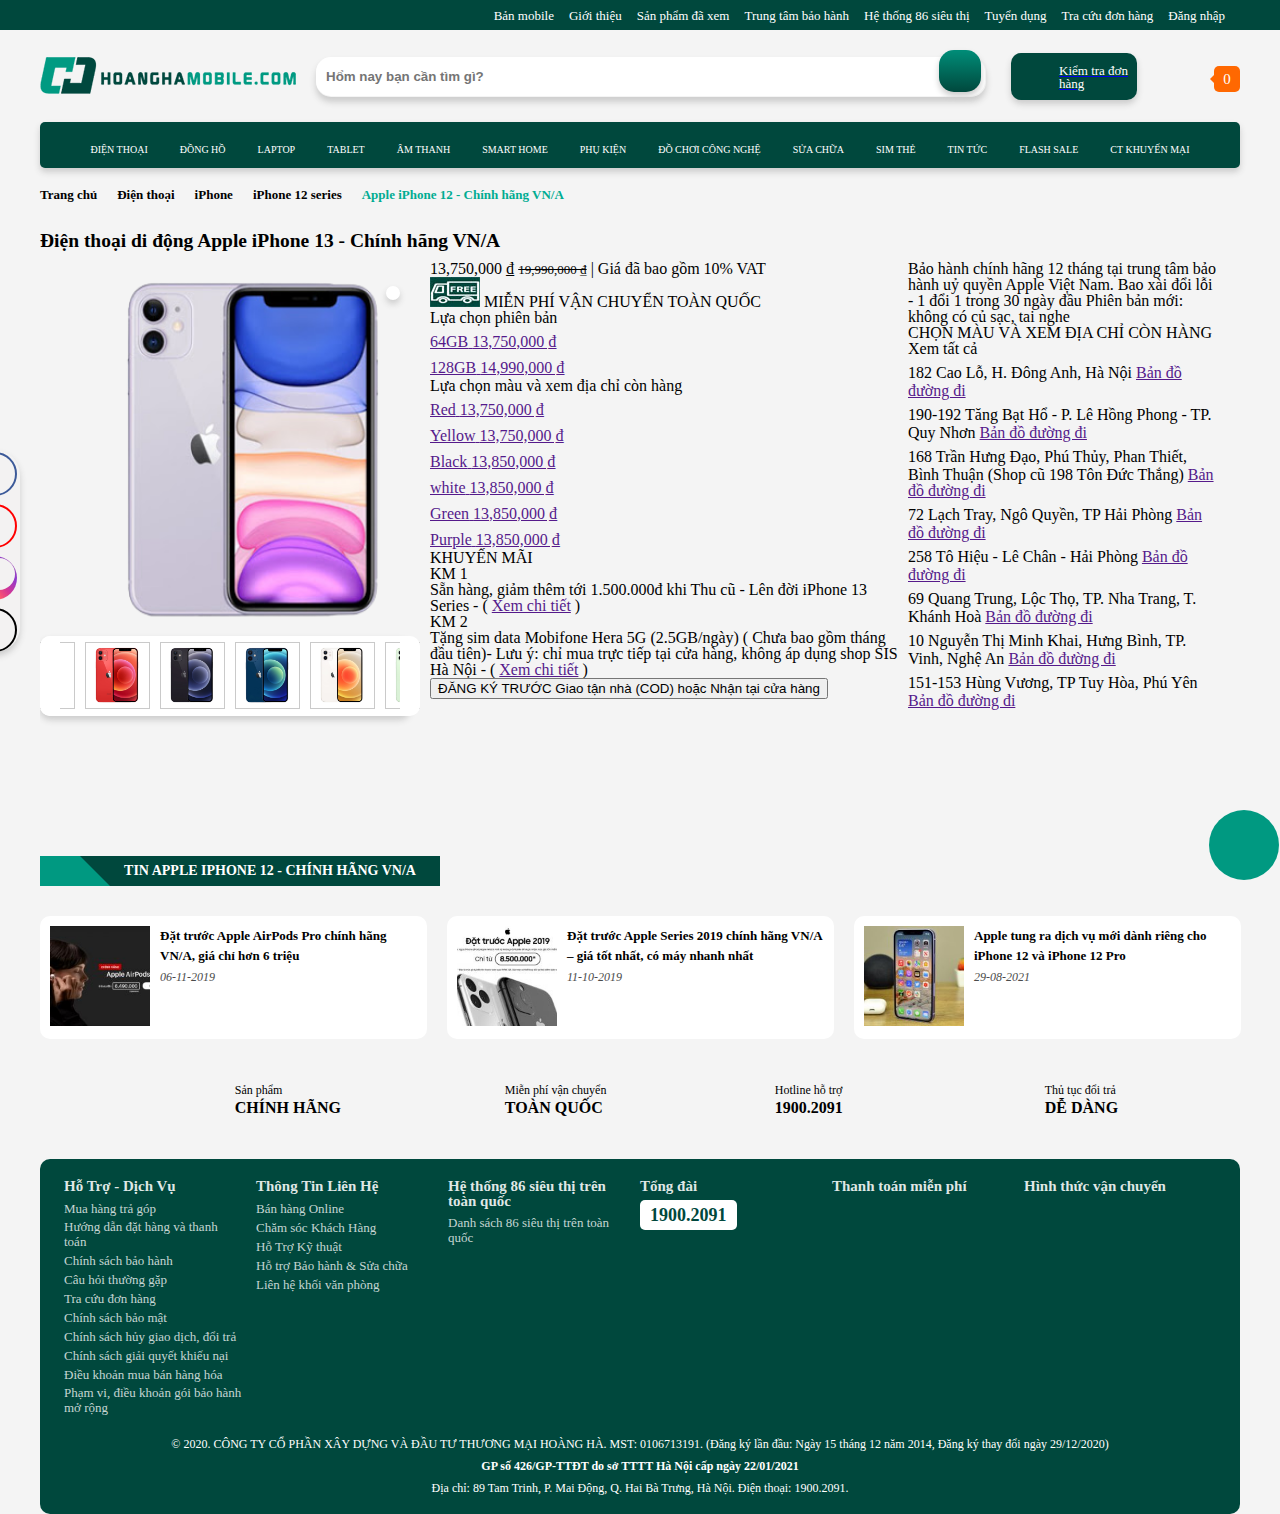
==== html/chitietsp.html @ 67e98685 "upload" ====
<!DOCTYPE html>
<html lang="en">
<head>
    <meta charset="UTF-8">
    <meta http-equiv="X-UA-Compatible" content="IE=edge">
    <meta name="viewport" content="width=device-width, initial-scale=1.0">
    <link rel="stylesheet" href="https://pro.fontawesome.com/releases/v5.10.0/css/all.css" integrity="sha384-AYmEC3Yw5cVb3ZcuHtOA93w35dYTsvhLPVnYs9eStHfGJvOvKxVfELGroGkvsg+p" crossorigin="anonymous"/>
    <link rel="stylesheet" href="../css/reset.css">
    <link rel="stylesheet" href="../css/app.css">
    <title>web</title>
</head>
<body>

        <!-- menu head -->

        <section id="menu-head">
            <div class="wrap-menu-head">
                <div class="menu-right">
                    <ul>
                        <li>
                            <a href="">Bản mobile</a>
                        </li>
                        <li>
                            <a href="">Giới thiệu</a>
                        </li>
                        <li>
                            <a href="">Sản phẩm đã xem</a>
                        </li>
                        <li>
                            <a href="">Trung tâm bảo hành</a>
                        </li>
                        <li>
                            <a href="">Hệ thống 86 siêu thị</a>
                        </li>
                        <li>
                            <a href="">Tuyển dụng</a>
                        </li>
                        <li>
                            <a href="">Tra cứu đơn hàng</a>
                        </li>
                        <li>
                            <a href="">Đăng nhập</a>
                        </li>
                    </ul>
                </div>
            </div>
        </section>

        <!-- logo -->

        <section id="container"> 
            <div class="logo">
                <a href="#">
                    <img src="../images/logo-text.png" alt="HoangHamobile">
                </a>
            </div>
            <div class="search-box">
                <form action="">
                    <div class="border">
                        <input type="text" placeholder="Hổm nay bạn cần tìm gì?" id="input-search">
                        <button type="submit" class="search">
                            <span><i class="fal fa-search"></i></span>
                        </button>
                    </div>
                </form>
            </div>
            <div class="order-tools">
                <div class="item checkorder">
                    <a href="#" class="btncheckorder">
                        <span class="icon">
                            <i class="fal fa-truck"></i>
                        </span>
                        <span class="text">Kiểm tra đơn hàng</span>
                    </a>
                </div>
                <div class="item cart">
                    <a href="" >
                        <i class="fal fa-shopping-cart icon-cart"></i>
                        <span id="cart-total">0</span>
                    </a>
                </div>
            </div>
        </section>

        <!-- menu main -->

        <section class="container">
            <ul class="root">
                <li>
                    <a href="">
                        <i class="fal fa-mobile-alt"></i>
                        <span>ĐIỆN THOẠI</span>
                    </a>
                    <div class="sub-container">
                        <div class="sub">
                            <div class="menu g1">
                                <h4>
                                    <a href="" style="font-size: 15px;font-weight: bold;color: black;">HÃNG SẢN XUẤT</a>
                                </h4>
                                <ul class="display-column">
                                    <li>
                                        <a href="">iPhone</a>
                                    </li>
                                    <li>
                                        <a href="">XOR</a>
                                    </li>
                                    <li>
                                        <a href="">Samsung</a>
                                    </li>
                                    <li>
                                        <a href="">Xiaomi</a>
                                    </li>
                                    <li>
                                        <a href="">Realme</a>
                                    </li>
                                    <li>
                                        <a href="">Nokia</a>
                                    </li>
                                    <li>
                                        <a href="">Oppo</a>
                                    </li>
                                    <li>
                                        <a href="">Blackberry</a>
                                    </li>
                                    <li>
                                        <a href="">Vivo</a>
                                    </li>
                                    <li>
                                        <a href="">Energizer</a>
                                    </li>
                                    <li>
                                        <a href="">Masstel</a>
                                    </li>
                                    <li>
                                        <a href="">Philips</a>
                                    </li>
                                    <li>
                                        <a href="">Itel</a>
                                    </li>
                                    <li>
                                        <a href="">BPhone</a>
                                    </li>
                                    <li>
                                        <a href="">TECNO</a>
                                    </li>
                                </ul>
                                <h4>
                                    <a href="" style="font-size: 15px;font-weight: bold;color: black;">ĐIỆN THOẠI CAO CẤP</a>
                                </h4>
                            </div>
                            <div class="menu g2">
                                <h4>
                                    <a href="" style="font-size: 15px;font-weight: bold;color: black;">MỨC GIÁ</a>
                                </h4>
                                <ul class="display-column">
                                    <li>
                                        <a href="">Trên 100 triệu</a>
                                    </li>
                                    <li>
                                        <a href="">Dưới 1 triệu</a>
                                    </li>
                                    <li>
                                        <a href="">Từ 2 đến 3 triệu</a>
                                    </li>
                                    <li>
                                        <a href="">Từ 3 đến 4 triệu</a>
                                    </li>
                                    <li>
                                        <a href="">Từ 6 đến 8 triệu</a>
                                    </li>
                                    <li>
                                        <a href="">Từ 15 đến 20 triệu</a>
                                    </li>
                                    <li>
                                        <a href="">Từ 20 đến 100 triệu</a>
                                    </li>
                            </div>
                            <div class="menu g3">
                                <h4>
                                    <a href="" style="font-size: 15px;font-weight: bold;color: black;">QUAN TÂM NHẤT</a>
                                </h4>
                                <ul class="display-column">
                                    <li>
                                        <a href="">Hôm nay</a>
                                    </li>
                                    <li>
                                        <a href="">Tuần này</a>
                                    </li>
                                    <li>
                                        <a href="">Tháng này</a>
                                    </li>
                                    <li>
                                        <a href="">Năm này</a>
                                    </li>
                            </div>
                        </div>
                    </div>
                </li>
                <li>
                    <a href="">
                        <i class="fal fa-watch"></i>
                        <span>ĐỒNG HỒ</span>
                    </a>
                    <div class="sub-container">
                        <div class="sub">
                            <div class="menu g1">
                                <h4>
                                    <a href="" style="font-size: 15px;font-weight: bold;color: black;">ĐỒNG HỒ</a>
                                </h4>
                                <ul class="display-column format-1">
                                    <li>
                                        <a href="">Apple watch</a>
                                    </li>
                                    <li>
                                        <a href="">Samsung</a>
                                    </li>
                                    <li>
                                        <a href="">Xiaomi</a>
                                    </li>
                                    <li>
                                        <a href="">Garmin</a>
                                    </li>
                                    <li>
                                        <a href="">Tic Watch</a>
                                    </li>
                                    <li>
                                        <a href="">Amazfit</a>
                                    </li>
                                    <li>
                                        <a href="">Đồng hồ trẻ em</a>
                                    </li>
                                    <li>
                                        <a href="">Huawei</a>
                                    </li>
                                    <li>
                                        <a href="">Masstel</a>
                                    </li>
                                    <li>
                                        <a href="">Oppo</a>
                                    </li>
                                    <li>
                                        <a href="">Realme</a>
                                    </li>
                                    <li>
                                        <a href="">Top vòng đeo tay</a>
                                    </li>
                                    <li>
                                        <a href="">Fitbit</a>
                                    </li>
                                </ul>
                            </div>
                            
                        </div>
                    </div>
                </li>
                <li>
                    <a href="">
                        <i class="fal fa-laptop"></i>
                        <span>LAPTOP</span>
                    </a>
                    <div class="sub-container">
                        <div class="sub">
                            <div class="menu g2">
                                <h4>
                                    <a href="" style="font-size: 15px;font-weight: bold;color: black;">MACBOOK</a>
                                </h4>
                                <h4>
                                    <a href="" style="font-size: 15px;font-weight: bold;color: black;">ASUS</a>
                                </h4>
                                <h4>
                                    <a href="" style="font-size: 15px;font-weight: bold;color: black;">DELL</a>
                                </h4>
                                <h4>
                                    <a href="" style="font-size: 15px;font-weight: bold;color: black;">HP</a>
                                </h4>
                                <h4>
                                    <a href="" style="font-size: 15px;font-weight: bold;color: black;">IMAC 2021</a>
                                </h4>
                                <h4>
                                    <a href="" style="font-size: 15px;font-weight: bold;color: black;">LENOVO</a>
                                </h4>
                                <h4>
                                    <a href="" style="font-size: 15px;font-weight: bold;color: black;">MICROSOFT</a>
                                </h4>
                            </div>
                        </div>
                    </div>
                </li>
                <li>
                    <a href="">
                        <i class="fal fa-tablet-alt"></i>
                        <span>TABLET</span>
                    </a>
                    <div class="sub-container">
                        <div class="sub">
                            <div class="menu g2">
                                <h4>
                                    <a href="" style="font-size: 15px;font-weight: bold;color: black;">LENOVO</a>
                                </h4>
                                <h4>
                                    <a href="" style="font-size: 15px;font-weight: bold;color: black;">MICROSOFT</a>
                                </h4>
                                <h4>
                                    <a href="" style="font-size: 15px;font-weight: bold;color: black;">NOKIA</a>
                                </h4>
                                <h4>
                                    <a href="" style="font-size: 15px;font-weight: bold;color: black;">IPAD</a>
                                </h4>
                                <h4>
                                    <a href="" style="font-size: 15px;font-weight: bold;color: black;">SAMSUNG</a>
                                </h4>
                                <h4>
                                    <a href="" style="font-size: 15px;font-weight: bold;color: black;">XIAOMI</a>
                                </h4>
                                <h4>
                                    <a href="" style="font-size: 15px;font-weight: bold;color: black;">HUAWEI</a>
                                </h4>
                            </div>
                            
                            
                        </div>
                    </div>
                </li>
                <li>
                    <a href="">
                        <i class="fal fa-headphones"></i>
                        <span>ÂM THANH</span>
                    </a>
                    <div class="sub-container">
                        <div class="sub">
                            <div class="menu g1">
                                <h4>
                                    <a href="" style="font-size: 15px;font-weight: bold;color: black;">LOA</a>
                                </h4>
                                <ul class="display-column">
                                    <li>
                                        <a href="">Energizer</a>
                                    </li>
                                    <li>
                                        <a href="">Huawei</a>
                                    </li>
                                    <li>
                                        <a href="">LG</a>
                                    </li>
                                    <li>
                                        <a href="">Marshall</a>
                                    </li>
                                    <li>
                                        <a href="">SoundPEATS</a>
                                    </li>
                                    <li>
                                        <a href="">Tekin</a>
                                    </li>
                                    <li>
                                        <a href="">JBL</a>
                                    </li>
                                    <li>
                                        <a href="">Harman Kardon</a>
                                    </li>
                                    <li>
                                        <a href="">Sony</a>
                                    </li>
                                    <li>
                                        <a href="">Samsung</a>
                                    </li>
                                    <li>
                                        <a href="">Apple</a>
                                    </li>
                                    <li>
                                        <a href="">Divoom</a>
                                    </li>
                                    <li>
                                        <a href="">Anker</a>
                                    </li>
                                </ul>
                            </div>
                            <div class="menu g2">
                                <h4>
                                    <a href="" style="font-size: 15px;font-weight: bold;color: black;">TAI NGHE</a>
                                </h4>
                                <ul class="display-column">
                                    <li>
                                        <a href="">Sony</a>
                                    </li>
                                    <li>
                                        <a href="">JBL</a>
                                    </li>
                                    <li>
                                        <a href="">SoundPEATS</a>
                                    </li>
                                    <li>
                                        <a href="">AKG</a>
                                    </li>
                                    <li>
                                        <a href="">Apple AirPods</a>
                                    </li>
                                    <li>
                                        <a href="">Beats</a>
                                    </li>
                                    <li>
                                        <a href="">Energizer</a>
                                    </li>
                                    <li>
                                        <a href="">Huawei</a>
                                    </li>
                                    <li>
                                        <a href="">iWalk</a>
                                    </li>
                                    <li>
                                        <a href="">LG</a>
                                    </li>
                                    <li>
                                        <a href="">Motorola</a>
                                    </li>
                                    <li>
                                        <a href="">Nokia</a>
                                    </li>
                                    <li>
                                        <a href="">OPPO</a>
                                    </li>
                                    <li>
                                        <a href="">PHILIPS</a>
                                    </li>
                                    <li>
                                        <a href="">Pioneer</a>
                                    </li>
                                    <li>
                                        <a href="">Pisen</a>
                                    </li>
                                    <li>
                                        <a href="">Plantronics</a>
                                    </li>
                                    <li>
                                        <a href="">realme</a>
                                    </li>
                                    <li>
                                        <a href="">Samsung</a>
                                    </li>
                                    <li>
                                        <a href="">Sennheiser</a>
                                    </li>
                                    <li>
                                        <a href="">Xiaomi</a>
                                    </li>
                            </div>
                        </div>
                    </div>
                </li>
                <li>
                    <a href="">
                        <i class="fal fa-home-alt"></i>
                        <span>SMART HOME</span>
                    </a>
                    <div class="sub-container">
                        <div class="sub">
                            <div class="menu g1">
                                <h4>
                                    <a href="" style="font-size: 15px;font-weight: bold;color: black;">GIA DỤNG THÔNG MINH</a>
                                </h4>
                                <ul class="display-column format-2">
                                    <li>
                                        <a href="">Máy lọc không khí</a>
                                    </li>
                                    <li>
                                        <a href="">Robot hút bụi</a>
                                    </li>
                                    <li>
                                        <a href="">Phụ kiện gia dụng</a>
                                    </li>
                                    <li>
                                        <a href="">FPT Play box</a>
                                    </li>
                                    <li>
                                        <a href="">Cân thông minh</a>
                                    </li>
                                    <li>
                                        <a href="">Ổ Cắm điện</a>
                                    </li>
                                    <li>
                                        <a href="">Thiết bị định vị </a>
                                    </li>
                                    <li>
                                        <a href="">Camera an ninh</a>
                                    </li>
                                </ul>
                            </div>
                            
                        </div>
                    </div>
                </li>
                <li>
                    <a href="">
                        <i class="fal fa-wine-glass-alt"></i>
                        <span>PHỤ KIỆN</span>
                    </a>
                    <div class="sub-container">
                        <div class="sub">
                            <div class="menu g2">
                                <h4>
                                    <a href="" style="font-size: 15px;font-weight: bold;color: black;">XẢ TỒN PHỤ KIỆN - GIÁ SỐC</a>
                                </h4>
                                <h4>
                                    <a href="" style="font-size: 15px;font-weight: bold;color: black;">PHỤ KIỆN APPLE</a>
                                </h4>
                                <h4>
                                    <a href="" style="font-size: 15px;font-weight: bold;color: black;">PHỤ KIỆN MÁY TÍNH</a>
                                </h4>
                                <h4>
                                    <a href="" style="font-size: 15px;font-weight: bold;color: black;">SẠC DỰ PHÒNG</a>
                                </h4>
                                <h4>
                                    <a href="" style="font-size: 15px;font-weight: bold;color: black;">CỦ SẠC, DÂY CÁP</a>
                                </h4>
                            </div>
                        </div>
                    </div>
                </li>
                <li>
                    <a href="">
                        <i class="fal fa-gamepad"></i>
                        <span>ĐỒ CHƠI CÔNG NGHỆ</span>
                    </a>
                    <div class="sub-container">
                        <div class="sub">
                            <div class="menu g1">
                                <h4>
                                    <a href="" style="font-size: 15px;font-weight: bold;color: black;">ĐỒ CHƠI CÔNG NGHỆ</a>
                                </h4>
                                <ul class="display-column format-2">
                                    <li>
                                        <a href="">Quạt để bàn</a>
                                    </li>
                                    <li>
                                        <a href="">Dây đo nhịp tim</a>
                                    </li>
                                    <li>
                                        <a href="">Tay cầm chống rung</a>
                                    </li>
                                    <li>
                                        <a href="">Camera hành trình</a>
                                    </li>
                                </ul>
                            </div>
                            
                        </div>
                    </div>
                </li>
                <li>
                    <a href="">
                        <i class="fal fa-tools"></i>
                        <span>SỬA CHỮA</span>
                    </a>
                    <div class="sub-container">
                        <div class="sub">
                            <div class="menu g1">
                                <h4>
                                    <a href="" style="font-size: 15px;font-weight: bold;color: black;">ANDROID</a>
                                </h4>
                                <ul class="display-column">
                                    <li>
                                        <a href="">Pin</a>
                                    </li>
                                    <li>
                                        <a href="">Camera</a>
                                    </li>
                                    <li>
                                        <a href="">Màn hình</a>
                                    </li>
                                    <li>
                                        <a href="">Lỗi trên main</a>
                                    </li>
                                    <li>
                                        <a href="">Vỏ và mặt lưng</a>
                                    </li>
                                </ul>
                            </div>
                            <div class="menu g2">
                                <h4>
                                    <a href="" style="font-size: 15px;font-weight: bold;color: black;">APPLE IPHONE</a>
                                </h4>
                                <ul class="display-column format-3">
                                    <li>
                                        <a href="">Vỏ kính</a>
                                    </li>
                                    <li>
                                        <a href="">Camera</a>
                                    </li>
                                    <li>
                                        <a href="">Các loại cáp</a>
                                    </li>
                                    <li>
                                        <a href="">Lỗi trên main</a>
                                    </li>
                            </div>
                            <div class="menu g3">
                                <h4>
                                    <a href="" style="font-size: 15px;font-weight: bold;color: black;">APPLE IPAD</a>
                                </h4>
                                <ul class="display-column">
                                    <li>
                                        <a href="">Pin</a>
                                    </li>
                                    <li>
                                        <a href="">Cảm ứng</a>
                                    </li>
                                    <li>
                                        <a href="">Màn hình</a>
                                    </li>
                            </div>
                        </div>
                    </div>
                </li>
                <li>
                    <a href="">
                        <i class="fal fa-sim-card"></i>
                        <span>SIM THẺ</span>
                    </a>
                    <div class="sub-container">
                        <div class="sub">
                            <div class="menu g2">
                                <h4>
                                    <a href="" style="font-size: 15px;font-weight: bold;color: black;">SẢN PHẨM HOT</a>
                                </h4>
                                
                            </div>
                        </div>
                    </div>
                </li>
                <li>
                    <a href="">
                        <i class="fal fa-newspaper"></i>
                        <span>TIN TỨC</span>
                    </a>
                </li>
                <li>
                    <a href="">
                        <i class="fas fa-bolt"></i>
                        <span>FLASH SALE</span>
                    </a>
                    <div class="sub-container">
                        <div class="sub">
                            <div class="menu g1">
                                <h4>
                                    <a href="" style="font-size: 15px;font-weight: bold;color: black;">ƯU ĐÃI HOT</a>
                                </h4>
                                <ul class="display-column format-2">
                                    <li>
                                        <a href="">Khuyến mại Apple</a>
                                    </li>
                                    <li>
                                        <a href="">Khuyến mại cuối tuần</a>
                                    </li>
                                    <li>
                                        <a href="">Khuyến mại đồng hồ</a>
                                    </li>
                                    <li>
                                        <a href="">Khuyến mãi JBL</a>
                                    </li>
                                    <li>
                                        <a href="">Khuyến mại Laptop</a>
                                    </li>
                                    <li>
                                        <a href="">Khuyến mại LG</a>
                                    </li>
                                    <li>
                                        <a href="">Khuyến mại Sony</a>
                                    </li>
                                    <li>
                                        <a href="">Lễ hội mua sắm Xiaomi</a>
                                    </li>
                                    <li>
                                        <a href="">Sản phẩm độc quyền</a>
                                    </li>
                                    <li>
                                        <a href="">Top 5 tai nghe Bluetooth</a>
                                    </li>
                                    <li>
                                        <a href="">Khuyến mại Samsung</a>
                                    </li>
                                    
                                </ul>
                            </div>
                            
                        </div>
                    </div>
                </li>
                <li>
                    <a href="">
                        <i class="fas fa-gift"></i>
                        <span>CT KHUYẾN MẠI</span>
                    </a>
                </li>
            </ul>
        </section>


        <!-- link back-->

        <section class="mg-auto"> 
            <div class="wrap-ol">
            <ol>
                <li>
                    <a href="../index.html">
                        <span>
                            <i class="fal fa-home-alt"></i>
                        </span>
                        <span>Trang chủ</span>
                    </a>
                </li>
                <li>
                    <span class="icon-next">
                        <i class="fal fa-chevron-right"></i>
                    </span>
                    <a href="">
                        
                        <span>Điện thoại</span>
                    </a>
                </li>
                <li>
                    <span class="icon-next">
                        <i class="fal fa-chevron-right"></i>
                    </span>
                    <a href="">
                        
                        <span>iPhone</span>
                    </a>
                </li>
                <li>
                    <span class="icon-next">
                        <i class="fal fa-chevron-right"></i>
                    </span>
                    <a href="">
                        
                        <span>iPhone 12 series</span>
                    </a>
                </li>
                <li>
                    <span class="icon-next">
                        <i class="fal fa-chevron-right"></i>
                    </span>
                    <a href="" class="sp">
                        
                        <span>Apple iPhone 12 - Chính hãng VN/A</span>
                    </a>
                </li>
            </ol>
        </div>
        </section>

        <!-- detail product -->
        
        <section class="mg-auto">
            <div class="top-product">
                <h2>Điện thoại di động Apple iPhone 13 - Chính hãng VN/A</h2>
            </div>


            <!-- main detail -->

            <div class="wrap-detail-products">

                <!-- image detail -->

                <div class="image-product">
                    <div class="image-product-big">
                        <div class="item-img">
                            <a href="">
                                <img src="../images/iphone-11-64gb.png" alt="">
                            </a>
                        </div>
                        <div class="item-img">
                            <a href="">
                                <img src="../images/apple-iphone-12-mini.png" alt="">
                            </a>
                        </div>
                        <div class="item-img">
                            <a href="">
                                <img src="../images/apple-iphone-12-mini-2.png" alt="">
                            </a>
                        </div>
                        <div class="item-img">
                            <a href="">
                                <img src="../images/apple-iphone-12-mini-3.png" alt="">
                            </a>
                        </div>
                        <div class="item-img">
                            <a href="">
                                <img src="../images/apple-iphone-12-mini-4.png" alt="">
                            </a>
                        </div>
                        <div class="item-img">
                            <a href="">
                                <img src="../images/apple-iphone-12-mini-5.png" alt="">
                            </a>
                        </div>
                    </div>
                    <div class="image-product-small">
                        <div class="pd-white">
                        <div class="mg-image">
                            <div class="image-bd">
                                <img src="../images/iphone-11-64gb.png" alt="" class="i">
                            </div>
                            
                            <div class="image-bd">
                                <img src="../images/apple-iphone-12-mini.png" alt="" class="i">

                            </div>
                            <div class="image-bd">
                                <img src="../images/apple-iphone-12-mini-2.png" alt="" class="i">

                            </div>
                            <div class="image-bd">
                                <img src="../images/apple-iphone-12-mini-3.png" alt="" class="i">

                            </div>
                            <div class="image-bd">
                                <img src="../images/apple-iphone-12-mini-4.png" alt="" class="i">

                            </div>
                            <div class="image-bd">
                                <img src="../images/apple-iphone-12-mini-5.png" alt="" class="i">

                            </div>
                            
                        </div>
                        </div>
                    </div>
                    <div class="favorite-pro">
                        <span>
                            <i class="fal fa-heart"></i>
                            <i class="fas fa-heart hidden"></i>
                        </span>
                    </div>
                </div>

                <!-- center detail -->

                <div class="detail-center">
                    <div class="price-detail">
                        <strong>13,750,000 ₫</strong>
                        <strike>19,990,000 ₫</strike>
                        <i> | Giá đã bao gồm 10% VAT</i>
                    </div>
                    <p class="freeship">
                        <img src="../images/freeship1.jpg" alt="" >
                        <span>
                            MIỄN PHÍ VẬN CHUYỂN TOÀN QUỐC
                        </span>
                    </p>
                    <div class="product-option version">
                        <strong class="label">
                            Lựa chọn phiên bản
                        </strong>
                        <div id="version-option" class="option">
                            <div class="item">
                                 <a href="">
                                <span>
                                    <i class="fas fa-check"></i>
                                    <label for="">
                                        <strong>64GB</strong>
                                    </label>
                                </span>
                                <strong>13,750,000 ₫</strong>

                            </a>
                            </div>
                            <div class="item">
                                <a href="">
                               <span>
                                   <i class="fas fa-check"></i>
                                   <label for="">
                                       <strong>128GB</strong>
                                   </label>
                               </span>
                               <strong>14,990,000 ₫</strong>

                           </a>
                           </div>
                           
                        </div>
                    </div>
                    <div class="product-option color">
                        <strong class="label">
                            Lựa chọn màu và xem địa chỉ còn hàng
                        </strong>
                        <div id="color-option" class="option">
                            <div class="item">
                                 <a href="">
                                <span>
                                    <i class="fas fa-check"></i>
                                    <label for="">
                                        <strong>Red</strong>
                                    </label>
                                </span>
                                <strong>13,750,000 ₫</strong>

                            </a>
                            </div>
                            <div class="item">
                                <a href="">
                               <span>
                                   <i class="fas fa-check"></i>
                                   <label for="">
                                       <strong>Yellow</strong>
                                   </label>
                               </span>
                               <strong>13,750,000 ₫</strong>

                           </a>
                           </div>
                           <div class="item">
                            <a href="">
                           <span>
                               <i class="fas fa-check"></i>
                               <label for="">
                                   <strong>Black</strong>
                               </label>
                           </span>
                           <strong>13,850,000 ₫</strong>

                       </a>
                       </div>
                            <div class="item">
                            <a href="">
                            <span>
                           <i class="fas fa-check"></i>
                           <label for="">
                               <strong>white</strong>
                           </label>
                       </span>
                       <strong>13,850,000 ₫</strong>

                   </a>
                   </div>
                   <div class="item">
                    <a href="">
                   <span>
                       <i class="fas fa-check"></i>
                       <label for="">
                           <strong>Green</strong>
                       </label>
                   </span>
                   <strong>13,850,000 ₫</strong>

               </a>
               </div>
               <div class="item">
                <a href="">
               <span>
                   <i class="fas fa-check"></i>
                   <label for="">
                       <strong>Purple</strong>
                   </label>
               </span>
               <strong>13,850,000 ₫</strong>

           </a>
           </div>
                           
                        </div>
                    </div>
                    <div class="product-promotion">
                        <strong class="label">
                            KHUYẾN MÃI
                        </strong>
                        <ul>
                            <li>
                                <span class="bag">KM 1</span>
                            </li>
                            <li>
                                Sẵn hàng, giảm thêm tới 1.500.000đ khi Thu cũ - Lên đời iPhone 13 Series - (
                                <a href="">Xem chi tiết</a>
                                )
                            </li>
                            <li>
                                <span class="bag">KM 2</span>
                            </li>
                            <li>
                                Tặng sim data Mobifone Hera 5G (2.5GB/ngày) ( Chưa bao gồm tháng đầu tiên)- Lưu ý: chỉ mua trực tiếp tại cửa hàng, không áp dụng shop SIS Hà Nội - (
                                <a href="">Xem chi tiết</a>
                                )
                            </li>
                        </ul>
                        
                    </div>
                    <div class="product-action">
                        <button class="btn-red" >  
                            <strong>ĐĂNG KÝ TRƯỚC</strong>
                            <span> Giao tận nhà (COD) hoặc Nhận tại cửa hàng</span>
                        </button>
                        <a href="" class="addcart-btn">
                            <span>
                                <i class="fal fa-cart-plus"></i>
                            </span>
                        </a>
                    </div>
                </div>

                <!-- location -->


                <div class="detail-store">
                    <div class="warranty">
                        <h4></h4>
                        <span>
                            <i class="fal fa-shield-check"></i>
                            <strong>Bảo hành chính hãng 12 tháng tại trung tâm bảo hành uỷ quyền Apple Việt Nam. Bao xài đổi lỗi - 1 đổi 1 trong 30 ngày đầu</strong>
                        
                        </span>
                        <span>
                            <i class="fal fa-map-marker-exclamation"></i>
                            <strong>Phiên bản mới: không có củ sạc, tai nghe</strong>
                        </span>
                    </div>
                    <div class="check-stock">
                        <div class="city">
                            <p>CHỌN MÀU VÀ XEM ĐỊA CHỈ CÒN HÀNG</p>
                            <span class="button">
                                <i class="fal fa-map-marker-alt"></i>
                                <label >Xem tất cả</label>
                            </span>
                        </div>
                        <div class="store">
                            <ul>
                                <li>
                                    <i class="fas fa-caret-right"></i>
                                    <span>182 Cao Lỗ, H. Đông Anh, Hà Nội 
                                        <a href="">Bản đồ đường đi</a>
                                    </span>
                                </li>
                                <li>
                                    <i class="fas fa-caret-right"></i>
                                    <span>190-192 Tăng Bạt Hổ - P. Lê Hồng Phong - TP. Quy Nhơn
                                        <a href="">Bản đồ đường đi</a>
                                    </span>
                                </li>
                                <li>
                                    <i class="fas fa-caret-right"></i>
                                    <span>168 Trần Hưng Đạo, Phú Thủy, Phan Thiết, Bình Thuận (Shop cũ 198 Tôn Đức Thắng)
                                        <a href="">Bản đồ đường đi</a>
                                    </span>
                                </li>
                                <li>
                                    <i class="fas fa-caret-right"></i>
                                    <span>72 Lạch Tray, Ngô Quyền, TP Hải Phòng
                                        <a href="">Bản đồ đường đi</a>
                                    </span>
                                </li>
                                <li>
                                    <i class="fas fa-caret-right"></i>
                                    <span>258 Tô Hiệu - Lê Chân - Hải Phòng
                                        <a href="">Bản đồ đường đi</a>
                                    </span>
                                </li>
                                <li>
                                    <i class="fas fa-caret-right"></i>
                                    <span>69 Quang Trung, Lộc Thọ, TP. Nha Trang, T. Khánh Hoà
                                        <a href="">Bản đồ đường đi</a>
                                    </span>
                                </li>
                                <li>
                                    <i class="fas fa-caret-right"></i>
                                    <span>10 Nguyễn Thị Minh Khai, Hưng Bình, TP. Vinh, Nghệ An
                                        <a href="">Bản đồ đường đi</a>
                                    </span>
                                </li>
                                <li>
                                    <i class="fas fa-caret-right"></i>
                                    <span>151-153 Hùng Vương, TP Tuy Hòa, Phú Yên
                                        <a href="">Bản đồ đường đi</a>
                                    </span>
                                </li>
                            </ul>
                        </div>
                    </div>
                </div>
            </div>
        </section>


        <!-- tin apple -->

        <section class="mg-auto">
            <div class="box-product-phone">
                <div class="header">
                    <h4 class="format-h4">
                        <a href="" class="format-a">TIN APPLE IPHONE 12 - CHÍNH HÃNG VN/A</a>
                    </h3>
                </div> 
                <div class="col-content">
                    <div class="item">
                        <div class="image">
                        <a href="">
                            <img src="../images/FB-Check-Text-Airpods-Pro-01-150x150.jpg" alt="">
                        </a>
                    </div>
                        <p>
                            <a href="">Đặt trước Apple AirPods Pro chính hãng VN/A, giá chỉ hơn 6 triệu</a><br>
                            <i>06-11-2019</i>
                        </p>
                        
                    </div>
                    <div class="item">
                        <div class="image">
                            <a href="">
                                <img src="../images/Untitled-1-01-150x150.jpg" alt="">
                            </a>
                            
                        </div>
                        <p>
                            <a href="">Đặt trước Apple Series 2019 chính hãng VN/A – giá tốt nhất, có máy nhanh nhất</a><br>
                            <i>11-10-2019</i>
                        </p>
                        
                    </div>
                    <div class="item">
                        <div class="image">
                            <a href="">
                                <img src="../images/dich-vu-iphone-12-1-150x150.jpg" alt="">
                            </a>
                            
                        </div>
                        <p>
                            <a href="">Apple tung ra dịch vụ mới dành riêng cho iPhone 12 và iPhone 12 Pro</a><br>
                            <i>29-08-2021</i>
                        </p>
                        
                    </div>
                </div>               
            </div>
        </section>

        <!-- giá trị cốt lõi -->
        
        <section class="mg-auto">
            <div class="corevalue">
                <div class="item">
                    <span class="icon">
                    <i class="fal fa-badge-check"></i>
                    </span>
                    <div class="text">
                        <span>Sản phẩm</span>
                        <strong>CHÍNH HÃNG</strong>
                    </div>
                </div>
                <div class="item">
                    <span class="icon">
                    <i class="fal fa-dolly-flatbed-alt"></i>
                </span>
                    <div class="text">
                        <span>Miễn phí vận chuyển</span>
                        <strong>TOÀN QUỐC</strong>
                    </div>
                </div>
                <div class="item">
                    <span class="icon">
                    <i class="fal fa-headphones"></i>
                    </span>
                    <div class="text">
                        <span>Hotline hỗ trợ</span>
                        <strong>1900.2091</strong>
                    </div>
                </div>
                <div class="item">
                    <span class="icon">
                    <i class="fal fa-sync-alt"></i>
                    </span>
                    <div class="text">
                        <span>Thủ tục đổi trả</span>
                        <strong>DỄ DÀNG</strong>
                    </div>
                </div>
            </div>
        </section>


        <!-- footer -->

        <section class="mg-auto">
            <div class="footer">

                <!-- main footer -->

                <div class="col-content">

                    <!-- hỗ trọ dịch vụ -->

                    <div class="link-content">
                        <h4>Hỗ Trợ - Dịch Vụ</h4>
                        <ul>
                            <li>
                                <a href="">Mua hàng trả góp</a>
                            </li>
                            <li>
                                <a href="">Hướng dẫn đặt hàng và thanh toán</a>
                            </li>
                            <li>
                                <a href="">Chính sách bảo hành</a>
                            </li>
                            <li>
                                <a href="">Câu hỏi thường gặp</a>
                            </li>
                            <li>
                                <a href="">Tra cứu đơn hàng</a>
                            </li>
                            <li>
                                <a href="">Chính sách bảo mật</a>
                            </li>
                            <li>
                                <a href="">Chính sách hủy giao dịch, đổi trả</a>
                            </li>
                            <li>
                                <a href="">Chính sách giải quyết khiếu nại</a>
                            </li>
                            <li>
                                <a href="">Điều khoản mua bán hàng hóa</a>
                            </li>
                            <li>
                                <a href="">Phạm vi, điều khoản gói bảo hành mở rộng</a>
                            </li>
                        </ul>
                    </div>


                    <!-- thông tin liên hệ -->

                    <div class="link-content">
                        <h4>Thông Tin Liên Hệ</h4>
                        <ul>
                            <li>
                                <a href="">Bán hàng Online</a>
                            </li>
                            <li>
                                <a href="">Chăm sóc Khách Hàng</a>
                            </li>
                            <li>
                                <a href="">Hỗ Trợ Kỹ thuật</a>
                            </li>
                            <li>
                                <a href="">Hỗ trợ Bảo hành & Sửa chữa</a>
                            </li>
                            <li>
                                <a href="">Liên hệ khối văn phòng</a>
                            </li>
                        </ul>
                    </div>

                    <!-- hệ thống siêu thị -->

                    <div class="link-content">
                        <h4>Hệ thống 86 siêu thị trên toàn quốc</h4>
                        <ul>
                            <li>
                                <a href="">Danh sách 86 siêu thị trên toàn quốc</a>
                            </li>
                        </ul>
                    </div>

                    <!-- tổng đài -->

                    <div>
                        <h4>Tổng đài</h4>
                        <a href="" class="hotline">1900.2091</a>
                    </div>

                    <!-- thanh toán -->

                    <div>
                        <h4>Thanh toán miễn phí</h4>
                        <ul class="list-logo">
                            <li>
                                <img src="images/logo-visa.png" alt="">
                                <img src="images/logo-master.png" alt="">
                            </li>
                            <li>
                                <img src="images/logo-jcb.png" alt="">
                                <img src="images/logo-samsungpay.png" alt="">
                            </li>
                            <li>
                                <img src="images/logo-atm.png" alt="">
                                <img src="images/logo-vnpay.png" alt="">
                            </li>
                        </ul>
                    </div>

                    <!-- hình thức vận chuyển -->

                    <div class="pd-10">
                        <h4>Hình thức vận chuyển</h4>
                        <ul class="list-logo">
                            <li>
                                <img src="images/nhattin.jpg" alt="">
                                <img src="images/vnpost.jpg" alt="">
                            </li>
                        </ul>
                        <div class="mg-top">
                            <a href="">
                            <img src="images/logo-bct.png" alt="">
                        </a>
                        </div>
                    </div>
                </div>

                <!-- bottom footer -->

                <div class="info">
                    <p>© 2020. CÔNG TY CỔ PHẦN XÂY DỰNG VÀ ĐẦU TƯ THƯƠNG MẠI HOÀNG HÀ. MST:  0106713191. (Đăng ký lần đầu: Ngày 15 tháng 12 năm 2014, Đăng ký thay đổi ngày 29/12/2020)</p>
                    <p>
                        <strong>GP số 426/GP-TTĐT do sở TTTT Hà Nội cấp ngày 22/01/2021</strong>
                    </p>
                    <p>Địa chỉ: 89 Tam Trinh, P. Mai Động, Q. Hai Bà Trưng, Hà Nội. Điện thoại: 1900.2091.</p>
                </div>
            </div>
        </section>

        <!-- mạng xã hội -->

        <section class="mg-auto">
        <div class="nav-social">
            <div class="social">
                <ul>
                    <li>
                        <a href="https://www.facebook.com/" class="blue">
                            <span>
                                <i class="fab fa-facebook-f"></i>
                            </span>
                        </a>
                    </li>
                    <li>
                        <a href="https://www.youtube.com/" class="red">
                            <span>
                                <i class="fab fa-youtube"></i>
                            </span>
                        </a>
                    </li>
                    <li>
                        <a href="https://www.instagram.com/" class="gradient">
                            <span>
                                <i class="fab fa-instagram"></i>
                            </span>
                        </a>
                    </li>      
                    <li>
                        <a href="https://www.tiktok.com/" class="tiktok">
                            <span>
                                <ion-icon name="logo-tiktok"></ion-icon>
                            </span>
                        </a>
                    </li>               
                </ul>
            </div>
        </div>
        
    </section>

    <!-- tin nhắn -->

    <div class="message">
        <span>
            <ion-icon name="chatbubbles"></ion-icon>
        </span>
    </div>



    <script type="module" src="https://unpkg.com/ionicons@5.5.2/dist/ionicons/ionicons.esm.js"></script>
    <script nomodule src="https://unpkg.com/ionicons@5.5.2/dist/ionicons/ionicons.js"></script>
</body>
</html>
---- css/app.css ----
/* font-family: -apple-system,BlinkMacSystemFont,'Segoe UI'; */

body{
    margin: 0;
    padding: 0;
    background-color: #f4f4f4;
    font-family: -apple-system,BlinkMacSystemFont,'Segoe UI'; 
}

/* menu head */

#menu-head{
    width: 100%;
    height: 30px;
    background-color: #00483d;
    margin: 0 auto;
}

.wrap-menu-head{
    width: 1200px;
    height: 100%;
    margin: 0 auto;
    background-color: #00483d;
}

.menu-right{
    float: right;
}

.menu-right ul{
    list-style: none;
    margin-right: 0;
    display: flex;
}

.menu-right ul li{
    padding: 0 15px 0 0;
    float: right;
    line-height: 30px;
}

.menu-right ul li a{
    text-decoration: none;
    color: white;
    font-family: -apple-system,BlinkMacSystemFont,'Segoe UI';
    font-size: 13px;
    font-weight: 400;
}

.menu-right ul li a:hover{
    color: #01d1b2;
}

/* container search */

#container{
    display: flex;
    width: 1200px;
    height: 91px;
    margin: 0 auto;
    justify-content: space-between;
    align-items: center;
}

#container .logo{
    width: 256px;
    padding-right: 10px;
}



#container .order-tools{
    display: flex;
    justify-content: space-between;
    align-items: center;
    width: 250px;
    vertical-align: top;
    padding-left: 25px;
}
.order-tools .item{
    float: left;
}
.order-tools .checkorder{
    margin-right: 25px;
}

.checkorder a{
    display: block;
    width: 110px;
    height: 35px;
    padding: 6px 8px;
    font-size: 12px;
    border-radius: 10px;
    border: none;
    box-shadow: 0 4px 6px #ccc;
    background-color: #00483d;
    position: relative;
    transition: all 0.1s ease;
}

.checkorder .icon, .text {
    color: white
}
.checkorder .icon {
    font-size: 25px;
    position: absolute;
    left: 8px;
    top: 10px;
}
.checkorder .text {
    text-align: left;
    display: block;
    margin-left: 40px;
    margin-top: 5px;
    font-size: 13px;
    font-weight: 100;
}

.checkorder a:hover {
    background-color: #00aa91;
}

.search-box .border{
    width: 670px;
    height: 40px;
    border-radius: 15px;
    box-shadow: 0 5px 6px #ccc;
    margin-left: 10px;
    position: relative;
}

.search-box .border input {
    width: 604px;
    height: 39px;
    border-radius: 15px;
    border: none;
    outline: none;
    font-weight: bold;
    padding: 0 55px 0 10px;
    box-shadow: o 4px 6px #ccc;
}
.search-box .border button {
    width: 42px;
    height: 42px;
    position: absolute;
    right: 5px;
    top: -7px;
    border-radius: 15px;
    border: none;
    background-image: linear-gradient(to top, #00483d, #008d78);
    cursor: pointer;
    box-shadow: 0 4px 6px #ccc;
}

.search-box .border button:hover {
    top: -2px;
}

.search-box .border button span i{
    color: white;
    font-size: 16px;
    font-weight: 500;
}

.cart {
    width: 70px;
}

.cart .icon-cart {
    font-size: 35px;
    transition: all 0.1s ease;
}
.cart .icon-cart:hover{
    color: #00aa91;
}

.cart span {
    width: 10px;
    height: 10px;
    padding: 8px;
    background-color: #ff6801;
    font-size: 15px;
    font-weight: 400;
    color: white;
    line-height: 10px;
    text-align: center;
    margin-top: 5px;
    margin-left: 1px;
    display: block;
    float: right;
    position: relative;
    border-radius: 5px;
    cursor: initial;
}

.cart span::before {
    content: "";
    position: absolute;
    top: 3px;
    right: 20px;
    border-left: 10px solid transparent;
    border-right: 10px solid #ff6801;
    border-top: 10px solid transparent;
    border-bottom: 10px solid transparent;
}


/* menu main  */

.container {
    margin: 0 auto;
    min-width: 1200px;
    width: 1200px;
}

.container ul.root {
    background-color: #00483d;
    max-width: 1200px;
    list-style: none;
    display: flex;
    justify-content: center;
    align-items: center;
    box-shadow: 0 4px 6px #ccc;
    border-radius: 5px;
    margin: 0;
    text-align: center;
    position: relative;
}

.container ul.root li{
    margin: 8px 16px 8px 16px;
    display: inline-flex;
}

.container ul.root li a{
    color: white;
    display: block;
    justify-content: center;
    align-items: center;
    font-size: 12px;
    text-decoration: none;
    padding-bottom: 2px;
    padding-top: 5px;
    border-bottom: 3px solid #00483d;
}

.container ul.root li a:hover{
    border-bottom: 3px solid rgb(255, 153, 0);
}

.sub-container>.sub:hover>.container>ul.root>li>a {
    border-bottom: 3px solid rgb(255, 153, 0);
}

.container ul.root li a .fal, .fas{
    font-size: 26px;
    margin: 0 auto;
}

.container ul.root li a span {
    font-size: 10px;
    display: block;
    text-transform: uppercase;
    margin: 0;
    padding: 10px 0 0 0;
    font-weight: normal;
}

.container ul.root li:hover .sub-container {
    visibility: unset;
    opacity: unset;
}

.sub-container {
    min-width: 1200px;
    width: 1200px;
    position: absolute;
    background-color: white;
    top: 65px;
    margin-top: 15px;
    left: 0;
    border-radius: 10px;
    opacity: 0;
    visibility: hidden;
    transition: opacity 200ms,visibility 200ms;
    z-index: 100;
}


.sub-container .sub {
    background-color: white;
    width: 100%;
    border-radius: 10px;
    box-shadow: 0 4px 6px #ccc;
    text-align: left;
    display: flex;
    justify-content: left;
}   

.sub-container .sub .menu:first-child {
    margin-left: 20px;
}

.sub-container .sub .g1,.g2 {
    flex-grow: 1;
}

.sub-container .sub .menu {
    margin: 0 40px 20px 0;
}

.sub-container .sub .menu h4 {
    text-transform: uppercase;
    font-weight: 900;
    white-space: nowrap;
    color: rgb(0, 0, 0);
    font-size: 34px;
    margin-top: 20px;
    margin-bottom: 10px;
    min-width: 200px;
    width: 200px;
}

.sub-container .sub .menu .display-column {
    flex-direction: row;
    justify-content: flex-start;
}

.sub-container .sub ul {
    background: none;
    margin: 0;
    padding: 0;
    display: flex;
    flex-wrap: wrap;
    flex-direction: row;
    justify-content: space-around;
}

.sub-container .sub .menu a:link{
    text-decoration: none;
    border:none;
    
}   

.sub-container .sub .menu a{
    color: rgb(97, 96, 96);
}

.sub-container .sub .menu ul li {
    width: 150px;
    height: 10px;
}
.sub-container .sub .menu ul li a{
    font-size: 13px;
}

.sub-container .sub .menu ul li a:hover {
    color: #00a189;
}

ul.root li{
    margin: 8px 16px 4px 16px;
    display: inline-flex;
    border-bottom:none;
}

.sub-container .sub .menu ul.format-1 {
    width: 800px;
}

.sub-container .sub .menu ul.format-2 {
    width: 360px;
}

.sub-container .sub .menu ul.format-3 {
    width: 400px;
}

.sub-container .sub .menu ul.format-4 {
    width: 350px;
}


/* slider */

#slider {
    width: 1200px;
    height: 375px;
    margin: 0 auto;
    margin-top: 20px;
    overflow: hidden;
    border-radius: 10px;
    z-index: -10;
}

#slider .slides{
    width: 400%;
    height: 100%;
    position: relative;
    display: flex;
}
.slides .slide-item a img{
    width: 100%;
    height: 100%;
    object-fit: cover;
}
.slides .slide-item {
    animation: slidemove 10s infinite;
    border-radius: 10px;
}

@keyframes  slidemove {
    25%{
        transform: translateX(-100%);
    }
    50%{
        transform: translateX(-200%);
    }
    75%{
        transform: translateX(-300%);
    }
    100%{
        transform: translateX(0%);
    }
}


/* flash sale */

.mg-auto {
    min-width: 1200px;
    width: 1200px;
    margin:  0 auto;
}

.quick-sale {
    width: 1200px;
    margin-top: 20px;
    display: flex;
    justify-content: space-between;
    align-items: center;
}

.flash-sale {
    width: 100%;
    margin-top: 40px;
    padding: 0;
}

.flash-sale .header{
    width: 100%;
    margin-bottom: 20px;

}

.flash-sale .content {
    width: 100%;
    margin: 0;
    display: flex;
    justify-content: center;
    align-items: center;
    background: white;
    border-radius: 10px;
    box-shadow: 0 4px 6px #ccc;
}

.flash-sale .header h3{
    color: tomato;
    font-size: 30px;
    font-weight: 900;
}

.flash-sale .header h3 i{
    font-size: 30px;
    color: tomato;
    margin-left: -5px;
    margin-right: -7px;
    font-weight: 600;
}

.flash-sale .content .item {
    width: 18%;
    margin: 10px 5px 40px 5px;
}

.flash-sale .content .item .img{
    width: 100%;
    height: 240px;
    display: flex;
    justify-content: center;
    align-items: center;
}

.flash-sale .content .item .img img{
    width: 80%;
    height: 90%;
}

.flash-sale .content .item .infor {
    width: 100%;
}

.flash-sale .content .item .infor a{
    text-decoration: none;
    color: black;
    font-size: 13px;
    line-height: 18px;
    font-weight: 700;
    display: inline-block;
    text-align: center;
}

.flash-sale .content .item .infor a:hover {
    color: rgb(0, 126, 98);
}

.flash-sale .content .item .infor .price {
    width: 100%;
    display: flex;
    justify-content: center;
    align-items: center;
    margin-top: 10px;
}

.flash-sale .content .item .infor .price strong,strike {
    font-size: 13px;
}
.flash-sale .content .item .infor .price strong{
    color: tomato;
    font-weight: 700;
    font-size: 17px;
    margin-right: 5px;
}

.flash-sale .content .item .infor .price strike {
    margin-right: 5px;
}


/* ads */

.ads {
    margin-top: 30px;
    width: 1200px;
}
.ads a img {
    width: 100%;
    height: 100%;
    object-fit: cover;
}


/* product phone  */

.box-product-phone{
    width: 1210px;
    margin-top: 20px;
    padding: 0;
}

.box-product-phone .header{
    width: 300px;
    height: 30px;
    background: #009981;
    position: relative;
}

.box-product-phone .header::before{
    content: "";
    border-top: 30px solid #00483d;
    border-left: 30px solid #009981;
    margin-left: 40px;
    position: absolute;
}

.box-product-phone .header h4 {
    display: block;
    width: 240px;
    height: 30px;
    background: #00483d;
    margin-left:  60px;
}

.box-product-phone .header h4.format-h4 {
    width: 340px;
}

.box-product-phone .header h4 a{
    text-decoration: none;
    width: 240px;
    display: inline-block;
    text-align: center;
    line-height: 30px;
    color: white;
    font-size: 14px;
    font-weight: 700;
}

.box-product-phone .header h4 a.format-a {
    width: 340px;
}

.box-product-phone .header h4 a:hover{
    color: #00ac92;
}

.box-product-phone .content-prooduct-list {
    width: 100%;
    display: grid;
    grid-template-columns: 20% 20% 20% 20% 20%;
    margin-top: 20px;
}

.box-product-phone .content-prooduct-list .item:nth-child(5n){
    margin-right: 0;
}

.box-product-phone .content-prooduct-list .item{
    margin: 0 10px 10px 0;
    width: 232px;
    background: white;
    box-shadow: 0 4px 6px #00000029;
    border-radius: 8px;
    text-align: center;
    position: relative;
}

.box-product-phone .content-prooduct-list .item .img{
    width: 100%;
    height: 190px;
    display: flex;
    justify-content: center;
    align-items: center;
}

.box-product-phone .content-prooduct-list .item .img img{
    width: 100%;
    height: 190px;
    object-fit: cover;
    margin-top: 40px;
}

.box-product-phone .content-prooduct-list .item .infor {
    width: 100%;
    margin-top: 30px;
    margin-bottom: 60px;
}

.box-product-phone .content-prooduct-list .item .infor a{
    text-decoration: none;
    color: black;
    font-size: 13px;
    font-weight: 700;
    display: inline-block;
    text-align: center;
}

.box-product-phone .content-prooduct-list .item .infor .price{
    width: 100%;
    display: flex;
    justify-content: center;
    align-items: center;
    margin-top: 5px;
}

.box-product-phone .content-prooduct-list .item .infor .price strong {
    font-size: 16px;
    font-weight: 700;
    color: rgb(255, 80, 49);
    margin-right: 5px;
    margin-left: -20px;
}

.box-product-phone .content-prooduct-list .item .infor .price strike {
    font-size: 13px;
}
.box-product-phone .content-prooduct-list .item .note {
    margin: 0;
    position: absolute;
    padding: 5px 10px;
    bottom: 10px;
    text-align: left;
}
.box-product-phone .content-prooduct-list .item .bag{
    display: inline-block;
    font-size: 11px;
    background: #f7941e;
    padding: 4px 6px;
    border-radius: 3px;
    box-shadow: 0 4px 6px #00000029;
    color: white;
}
.box-product-phone .content-prooduct-list .item .note label{
    font-size: 13px;
}
.box-product-phone .content-prooduct-list .item .note strong.text-orange{
    color: #f7941e;
    font-size: 14px;
    font-weight: 700;
}

.box-product-phone .content-prooduct-list .item:hover .promote{
    visibility: unset;
    opacity: 1;
}

.box-product-phone .content-prooduct-list .item .promote{
    display: block;
    position: absolute;
    z-index: 1;
    top: 50px;
    width: 96%;
    background: rgba(255, 255, 255, 0.904);
    border-radius: 5px;
    border: 2px solid #009981;
    margin: 0 2.5px 0 2.5px;
    visibility: hidden;
    opacity: 0;
    transition: opacity 1000ms,visibility 2000ms;
}





.box-product-phone .content-prooduct-list .item .promote a{
    text-decoration: none;
    font-size: 12px;
    color: #000;
}

.box-product-phone .content-prooduct-list .item .promote a ul{
    margin: 15px 10px 10px 8px;
    list-style: none;
}

.box-product-phone .content-prooduct-list .item .promote a ul li{
    display: inline-block;
    text-align: left;
    margin-left: 3px;
}

/* có thể bạn sẽ thích */

.custom1 {
    padding-top: 25px;
}

.custom-price {
    padding-top: 20px;
}

.custom-infor {
    width: 100%;
    margin-top: 30px;
    margin-bottom: 30px;
}

.box-product-phone .content-prooduct-list .item .custom-infor a{
    text-decoration: none;
    color: black;
    font-size: 13px;
    font-weight: 700;
    display: inline-block;
    text-align: center;
}

.box-product-phone .content-prooduct-list .item .custom-infor .price{
    width: 100%;
    display: flex;
    justify-content: center;
    align-items: center;
    margin-top: 5px;
}

.box-product-phone .content-prooduct-list .item .custom-infor .price strong {
    font-size: 16px;
    font-weight: 700;
    color: rgb(255, 80, 49);
    margin-right: 5px;
    margin-left: -20px;
}

.box-product-phone .content-prooduct-list .item .custom-infor .price strike {
    font-size: 13px;
}

/* phụ kiện */

.box-accessory {
    width: 1200px;
    background: white;
    padding: 30px 0 20px 0;
    margin-top: 20px;
    box-shadow: 0 4px 6px #00000029;
}

.box-accessory .accessory{
    width: 90%;
    display: grid;
    grid-template-columns: 10% 10% 10% 10% 10% 10% 10% 10% 10% 10%;
    grid-gap: 30px 10px;
    margin-left: 20px;
}

.box-accessory .accessory .item {
    width: 100%;
    cursor: pointer;
}

.box-accessory .accessory .item span{
    width: 100px;
    height: 100px;
    background: rgb(241, 240, 240);
    border-radius: 10px;
    display: flex;
    justify-content: center;
    align-items: center;
    border:1px solid rgb(241, 240, 240);
}

.box-accessory .accessory .item span img {
    width: 47px;
    height: 47px;
}
.box-accessory .accessory .item label {
    display: inline-block;
    width: 100px;
    text-align: center;
    font-size: 13px;
    margin-top: 10px;
    line-height: 18px;
    cursor: pointer;
}

.box-accessory .accessory .item:hover span{
    border:1px solid #00ac92;
}

.box-accessory .accessory .item:hover label {
    color: #00ac92;
}

/* tin công nghệ */

.box-product-phone .col-content {
    width: 100%;
    display: flex;
    flex-flow: wrap;
    margin-top: 30px;
}

.box-product-phone .col-content .item {
    width: 387px;
    background-color: white;
    border-radius: 10px;
    margin-right: 20px;
    display: flex;
}

.box-product-phone .col-content .item:nth-child(3) {
    margin-right: 0;
}

.box-product-phone .col-content .item .image {
    width: 120px;
    display: block;
}

.box-product-phone .col-content .item .image a img {
    width: 100px;
    margin: 10px;
}

.box-product-phone .col-content .item p {
    display:  inline-block;
    margin: 10px 10px 0 0;
    font-size: 13px;
    font-weight: 700;
}

.box-product-phone .col-content .item p a {
    text-decoration: none;
    color: black;
    line-height: 20px;
}

.box-product-phone .col-content .item i {
    display: inline-block;
    font-size: 12px;
    margin-top: 5px;
    color: rgb(75, 75, 75);
    font-style: italic;
    font-weight: normal;
}

.box-product-phone .col-content .item p a:hover {
    color: #00ac92;
}

/* giá trị cốt lõi */

.corevalue {
    margin: 20px 0;
    padding: 10px 60px;
    display: flex;
}
.corevalue .item {
    width: 25%;
    display: flex;
    justify-content: center;
    align-items: center;
    text-align: center;
}
.corevalue .item .icon {
    width: 70px;
    height: 60px;
    margin-right: 10px;
    background: linear-gradient(to right,#00917a,#00483d);
    -webkit-background-clip: text;
    -webkit-text-fill-color: transparent;
}

.corevalue .item .icon .fal {
    font-size: 60px;
}

.corevalue .item .text{
    min-width: 80.5px;
    width: 80.5px;
    color: black;
    text-align: left;
}
 
.corevalue .item .text span {
    display: inline-block;
    width: 120px;
    font-size: 12px;
    display: inline-block;
}

.corevalue .item .text strong{
    display: inline-block;
    width: 110px;
    font-size: 16px;
    font-weight: 700;
    text-transform: uppercase;
    margin-top: 3px;
}


/* subscription */

.subscription {
    margin-top: 20px;
    padding: 10px 60px;
    display: flex;
    justify-content: center;
    align-items: center;
}

.subscription .icon-text {
    display: flex;
    justify-content: center;
    align-items: center;
    margin-right: 30px;
}

.subscription .icon-text img {
    margin-right: 30px;
}

.subscription .icon-text .text {
    color: black;
    text-align: center;
}

.subscription .icon-text .text h4 {
    font-size: 18px;
    font-weight: 700;
    margin-bottom: 10px;
}

.subscription .icon-text .text p {
    font-size: 13px;
}


.subscription .form {
    width: 360px;
    position: relative;
    margin-right: 10px;
}

.subscription .form .input input {
    width: 320px;
    height: 48px;
    border-radius: 15px;
    border:none;
    outline: none;
    background-color: rgb(216, 215, 215);
    padding: 0 40px 0 10px;
}

.subscription .form button {
    position: absolute;
    width: 75px;
    height: 48px;
    border-radius: 15px;
    border:none;
    background-color: #00483d;
    top: 0;
    right: -45px;
    cursor: pointer;
}

.subscription .form  button .fa-paper-plane {
    color: white;
    font-size: 30px;
    transform: rotateZ(35deg);
    transform: rotateX(25deg);
    position: absolute;
    top: 5px;
    right: 25px;
}

.subscription .form button:hover {
    background-color: #009c85;
}


/* footer  */

.footer {
    width: 1200px;
    background-color: #00483d;
    color: rgba(255, 255, 255, 0.856);
    padding: 10px 0px 10px  0px;
    border-radius: 10px;
}

.footer .col-content {
    display: flex;
    justify-content: center;
}

.footer .col-content>div{
    flex-direction: column;
    width:16%;
}

.footer .col-content h4 {
    width: 176px;
    font-size: 15px;
    font-weight: 700;
    margin-top: 10px;
    margin-bottom: 6px;
    color: rgba(255, 255, 255, 0.877);
}

.footer .col-content ul {
    list-style: none;
    margin: 0;
    padding: 0;
}

.footer .col-content ul li {
    margin-bottom: 3px;
    display: list-item;
}

.footer .col-content ul li a {
    display: inline-block;
    color: rgba(255, 255, 255, 0.781);
    text-decoration: none;
    font-size: 13px;
    width: 179px;
    line-height: 15px;
}

.footer .col-content .link-content h4:hover {
    color: rgb(255, 255, 255);
}

.footer .col-content .link-content ul li a:hover {
    color: rgba(255, 255, 255, 0.952);
}

.footer .col-content .hotline {
    display: inline-block;
    padding: 6px 10px;
    font-size: 18px;
    font-weight: 700;
    text-decoration: none;
    background-color: white;
    color: #00483d;
    border-radius: 5px;
}

.footer .col-content .mg-top{
    margin-top: 20px;
}

.footer .info{
    padding-top: 20px;
    text-align: center;
}

.footer .info p {
    font-size: 12px;
    color: white;
    margin-bottom: 10px;
}

.footer .info p strong {
    font-weight: 700;
}

.footer .info p:nth-child(3) {
    font-size: 12px;
}

.pd-10 {
    width: 186px;
}

.nav-social {
    margin-left: -70px;
}

.nav-social .social {
    width: 50px;
    height: 202px;
    background-color: rgb(243, 242, 242);
    position: fixed;
    top: 450px;
    border-radius: 50px;
    box-shadow: 0 4px 6px #ccc;
}

.nav-social .social a{
    display: block; 
    width: 40px;
    height: 40px;    
    border-radius: 25px;
    margin: 0 0 8px 3px;
    text-align: center;
    font-size: 24px;
}

.nav-social .social .blue {
    border: 2px solid #3c5a99;
    color: #3c5a99;
    margin-top: 2px;
}

.nav-social .social i {
    margin-top: 7px;
}
.nav-social .social .red {
    border: 2px solid #f00;
    color: #f00;
    
}

.nav-social .social .gradient {
    background: linear-gradient(50deg,#fbe18a 0%,#fcbb45 21%,#f75274 38%,#d53692 52%,#8f39ce 74%,#ad63a0 100%) 0% 0% no-repeat;
    padding: 2px;
}

.nav-social .social .gradient span {
    display: block;
    border-radius: 25px;
    background-color: rgb(243, 242, 242);
    padding: 1px 0 7px 0;
}

.nav-social .social .gradient i {
    background: transparent linear-gradient(
50deg,#fbe18a 0%,#fcbb45 21%,#f75274 38%,#d53692 52%,#8f39ce 74%,#ad63a0 100%) 0% 0% no-repeat;
    -webkit-background-clip: text;
    -webkit-text-fill-color: transparent;
    display: inline-block;
}

.nav-social .social .tiktok {
    border: 2px solid #000000;
    color: #000000;
    margin-top: 2px;
}

.nav-social .social .tiktok ion-icon {
    margin-top: 7px;
}


/* gửi tin nhắn */

.message {
    position: fixed;
    right: 1px;
    bottom: 20px;
}

.message span {
    display: block;
    width: 70px;
    height: 70px;
    border-radius: 50px;
    background-color: #009981;
    cursor: pointer;
}

.message ion-icon {
    font-size: 40px;
    color: white;
    margin: 12px 0 0 15px;
}


/* ----------------------------------------------------------------------chitietsp---------------------------------------------------------- */

/* link  */

.wrap-ol ol {
    margin-top: 20px;
    display: flex;
    list-style: none;
}

.wrap-ol ol li {
    display: flex;
    margin-right: 10px;
}

.wrap-ol ol li a {
    text-decoration: none;
    color: black;
    font-weight: 700;
    font-size: 13px;
}

.wrap-ol ol li a:hover {
    color:#00ac92;
}

.wrap-ol ol li a i {
    color: rgb(75, 75, 75);
    font-size: 11px;
}

.wrap-ol ol li .icon-next {
    color: rgb(75, 75, 75);
    font-size: 9px;
    margin-right: 10px;
    margin-top: 2px;
}

.wrap-ol ol li a.sp {
    color: #00ac92;
}

.top-product {
    display: inline-block;
    margin-top: 30px;
    font-size: 19.5px;
    font-weight: 700;
}

/* detail pro  */

.wrap-detail-products {
    display: flex;
    margin-top: 10px;
}


/* image  */

.image-product {
    position: relative;
    width: 380px;
    height: 470px;
    overflow: hidden;
    top: 5px;
    left: 0;
}

.image-product-big {
    display: flex;
    width: 600%;
    height: 370px;
    justify-content: center;
    align-items: center;
}

.image-product-big .item-img {
    width: 370px;
    height: 370px;
    animation: slide-pro 20s infinite;
}

.image-product-big .item-img a {
    margin-top: 0;
}

.image-product-big .item-img img {
    width: 100%;
    height: 100%;
    object-fit: cover;
}

@keyframes slide-pro {
    16.6666% {
        transform: translateX(-100%);
    }
    33.3333% {
        transform: translateX(-200%);
    }
    49.9999% {
        transform: translateX(-300%);
    }
    66.6666% {
        transform: translateX(-400%);
    }
    83.333% {
        transform: translateX(-500%);
    }
    100% {
        transform: translateX(0%);
    }
}

.image-product .favorite-pro {
    position: absolute;
    top: 20px;
    right: 20px;
}

.image-product .favorite-pro span {
    display: block;
    background-color: white;
    padding: 7px 7px;
    border-radius:15px;
    cursor: pointer;
    box-shadow: 0 4px 6px #ccc;
}
.image-product .favorite-pro i {
    font-size: 25px;
    color: red;
}

.image-product .favorite-pro .hidden {
    position: absolute;
    top: 6px;
    left: 6px;
    visibility: hidden;
}

.image-product .favorite-pro span:hover .hidden {
    visibility: unset;
}


.image-product .image-product-small {
    width: 370px;
    height: 80px;
    background-color: white;
    border-radius: 10px;
    box-shadow: 0 4px 6px #ccc;
    position: relative;
}

.image-product .image-product-small::before {
    content: "";
    position: absolute;
    width: 20px;
    height: 80px;
    top: 0;
    right: -10px;
    z-index: 100;
    border-radius: 0 10px 10px 0;
    background-color: rgb(255, 255, 255);
}

.image-product .image-product-small::after {
    content: "";
    position: absolute;
    width: 20px;
    height: 80px;
    top: 0;
    left: 0;
    z-index: 100;
    border-radius: 10px 0 0 10px;
    background-color: white;

}


.image-product .image-product-small .mg-image {
    display: flex;
    justify-content: center;
    align-items: center;
    width: 450px;
    height: 80px;
    margin-left: -30px;
    animation:  image-small 10s infinite;
}

@keyframes image-small {
    33.333% {
        transform: translateX(-55px);
    }
    66.666% {
        transform: translateX(55px);
    }
    100% {
        transform: translateX(0px);
    }
}


.image-product .image-product-small .mg-image .image-bd {
    width: 65px;
    height: 65px;
    border: 1px solid rgb(202, 202, 202);
    margin-right: 10px;
}

.image-product .image-product-small .mg-image img {
    width: 100%;
    height: 100%;
}


/* center  */


.detail-center {
    width: 478px;
    height: 575px;
    margin-left: 10px;
}







/* location  */

.detail-store {
    width: 312px;
    height: 575px;
}
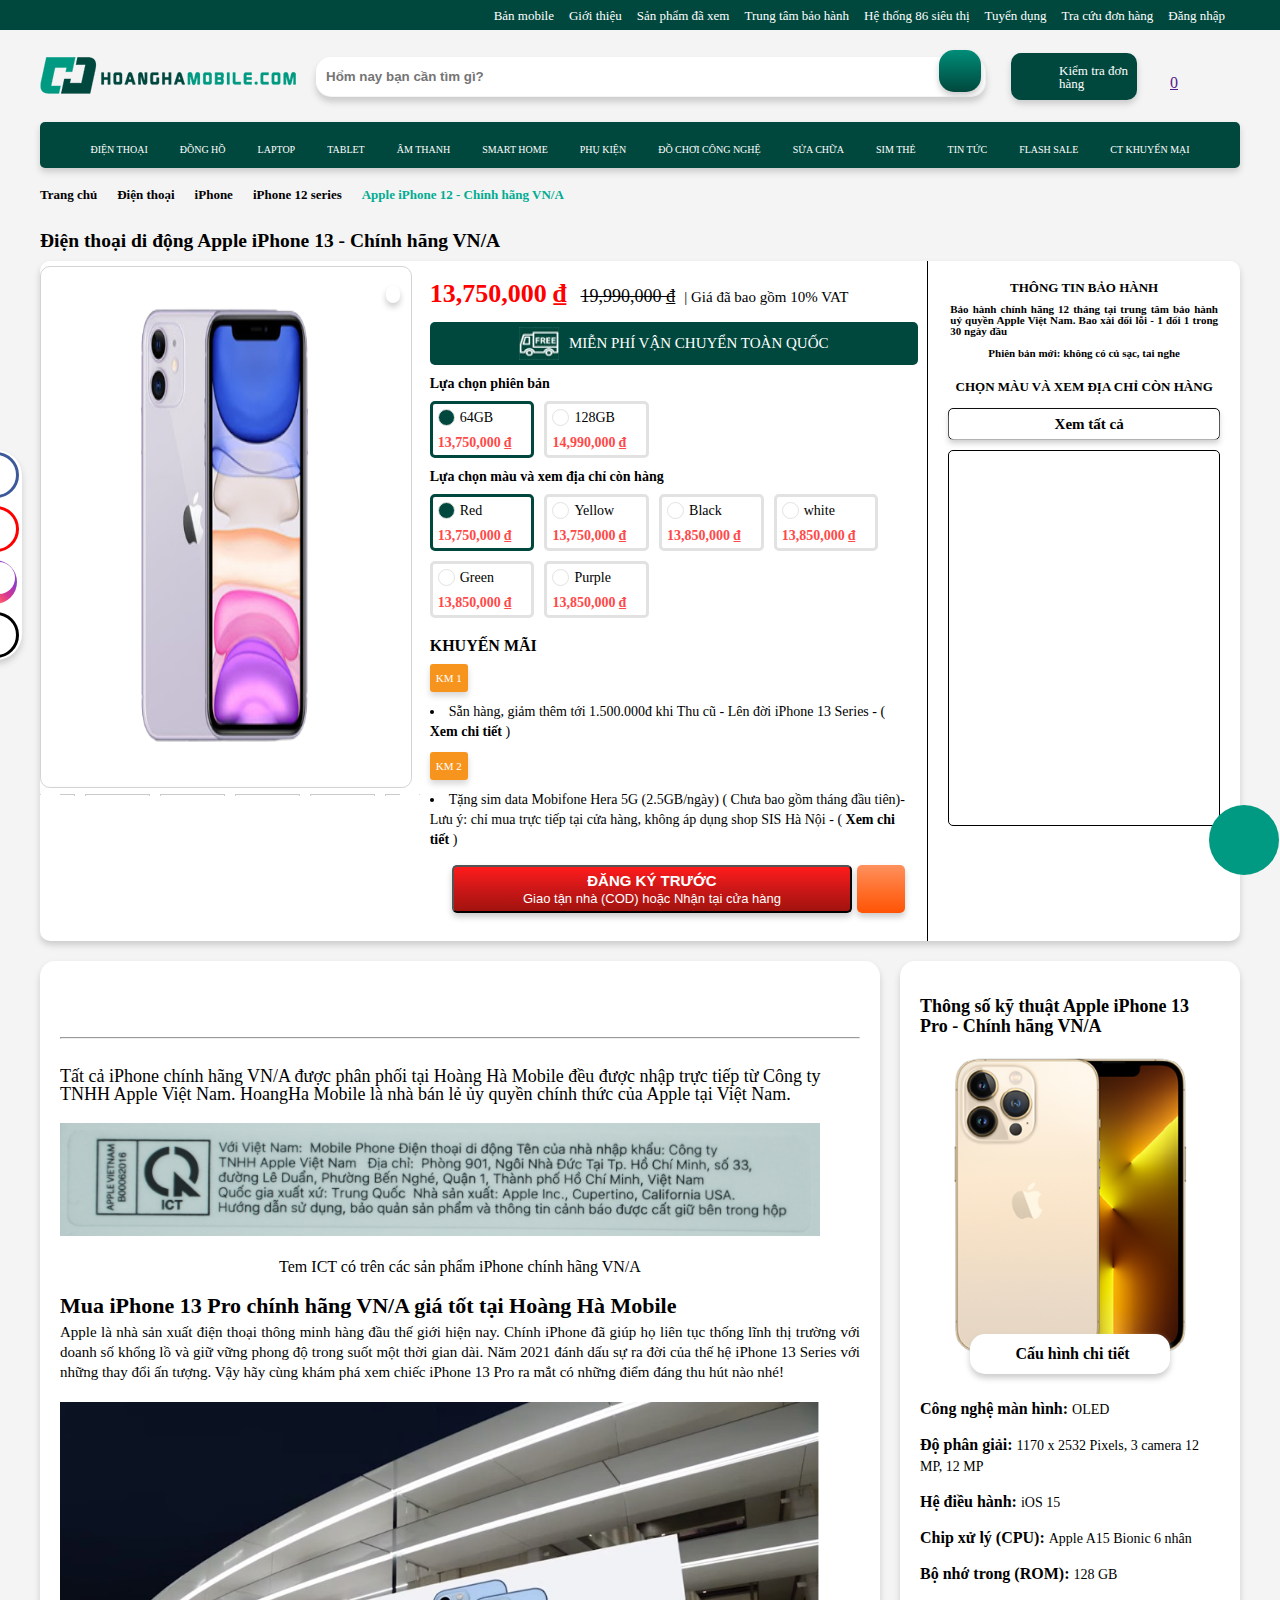
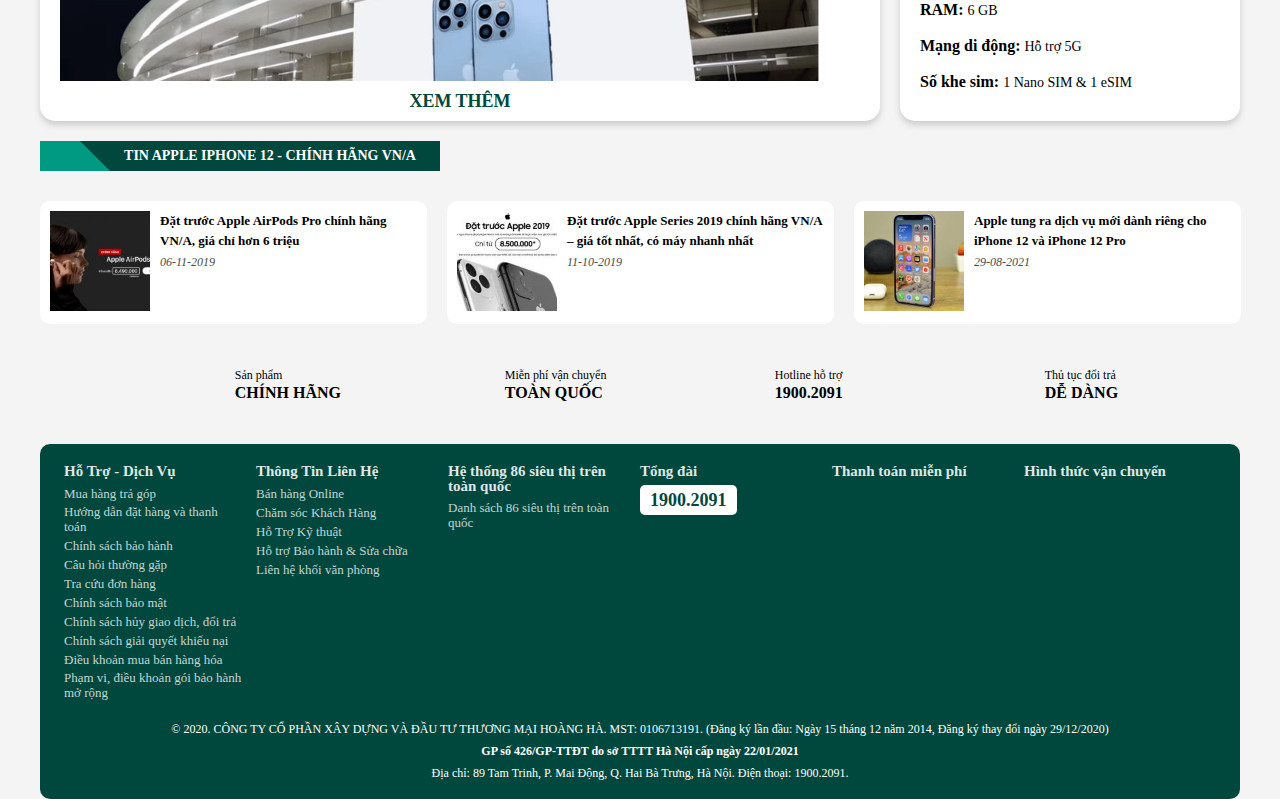
==== commit bad534ae: "upload ok" ====
--- a/html/chitietsp.html
+++ b/html/chitietsp.html
@@ -7,7 +7,7 @@
     <link rel="stylesheet" href="https://pro.fontawesome.com/releases/v5.10.0/css/all.css" integrity="sha384-AYmEC3Yw5cVb3ZcuHtOA93w35dYTsvhLPVnYs9eStHfGJvOvKxVfELGroGkvsg+p" crossorigin="anonymous"/>
     <link rel="stylesheet" href="../css/reset.css">
     <link rel="stylesheet" href="../css/app.css">
-    <title>web</title>
+    <title>HoangHamobile</title>
 </head>
 <body>
 
@@ -828,7 +828,6 @@
                     <div class="favorite-pro">
                         <span>
                             <i class="fal fa-heart"></i>
-                            <i class="fas fa-heart hidden"></i>
                         </span>
                     </div>
                 </div>
@@ -852,31 +851,32 @@
                             Lựa chọn phiên bản
                         </strong>
                         <div id="version-option" class="option">
-                            <div class="item">
-                                 <a href="">
-                                <span>
-                                    <i class="fas fa-check"></i>
-                                    <label for="">
-                                        <strong>64GB</strong>
-                                    </label>
-                                </span>
-                                <strong>13,750,000 ₫</strong>
-
-                            </a>
+                            <div class="item active" >
+                                <a href="">
+                                    <span>
+                                        <span class="cycle">
+                                            <i class="fas fa-check"></i>
+                                        </span>
+                                        <label for="">
+                                            <strong>64GB</strong>
+                                        </label>
+                                    </span>
+                                    <strong class="strong-price">13,750,000 ₫</strong>
+                                </a>
                             </div>
                             <div class="item">
                                 <a href="">
-                               <span>
-                                   <i class="fas fa-check"></i>
-                                   <label for="">
-                                       <strong>128GB</strong>
-                                   </label>
-                               </span>
-                               <strong>14,990,000 ₫</strong>
-
-                           </a>
-                           </div>
-                           
+                                    <span>
+                                        <span class="cycle">
+                                            <i class="fas fa-check"></i>
+                                        </span>
+                                        <label for="">
+                                            <strong>128GB</strong>
+                                        </label>
+                                    </span>
+                                    <strong class="strong-price">14,990,000 ₫</strong>
+                                </a>
+                            </div>
                         </div>
                     </div>
                     <div class="product-option color">
@@ -884,79 +884,97 @@
                             Lựa chọn màu và xem địa chỉ còn hàng
                         </strong>
                         <div id="color-option" class="option">
-                            <div class="item">
-                                 <a href="">
-                                <span>
-                                    <i class="fas fa-check"></i>
-                                    <label for="">
-                                        <strong>Red</strong>
-                                    </label>
-                                </span>
-                                <strong>13,750,000 ₫</strong>
-
-                            </a>
+                            <div class="item active">
+                                <a href="">
+                                    <span>
+                                        <span class="cycle">
+                                            <i class="fas fa-check"></i>
+                                        </span>
+                                        <label for="">
+                                            <strong>Red</strong>
+                                        </label>
+                                    </span>
+                                    <strong class="strong-price">13,750,000 ₫</strong>
+                                </a>
                             </div>
                             <div class="item">
                                 <a href="">
-                               <span>
-                                   <i class="fas fa-check"></i>
-                                   <label for="">
-                                       <strong>Yellow</strong>
-                                   </label>
-                               </span>
-                               <strong>13,750,000 ₫</strong>
-
-                           </a>
+                                    <span>
+                                        <span class="cycle">
+                                            <i class="fas fa-check"></i>
+                                        </span>
+                                        <label for="">
+                                            <strong>Yellow</strong>
+                                        </label>
+                                    </span>                               
+                                    <strong class="strong-price">13,750,000 ₫</strong>
+                                </a>
                            </div>
                            <div class="item">
-                            <a href="">
-                           <span>
-                               <i class="fas fa-check"></i>
-                               <label for="">
-                                   <strong>Black</strong>
-                               </label>
-                           </span>
-                           <strong>13,850,000 ₫</strong>
-
-                       </a>
-                       </div>
+                                <a href="">
+                                    <span>
+                                        <span class="cycle">
+                                            <i class="fas fa-check"></i>
+                                        </span>
+                                        <label for="">
+                                            <strong>Black</strong>
+                                        </label>
+                                    </span>                           
+                                    <strong class="strong-price">13,850,000 ₫</strong>
+                                </a>
+                            </div>
                             <div class="item">
-                            <a href="">
-                            <span>
-                           <i class="fas fa-check"></i>
-                           <label for="">
-                               <strong>white</strong>
-                           </label>
-                       </span>
-                       <strong>13,850,000 ₫</strong>
-
-                   </a>
-                   </div>
-                   <div class="item">
-                    <a href="">
-                   <span>
-                       <i class="fas fa-check"></i>
-                       <label for="">
-                           <strong>Green</strong>
-                       </label>
-                   </span>
-                   <strong>13,850,000 ₫</strong>
-
-               </a>
-               </div>
-               <div class="item">
-                <a href="">
-               <span>
-                   <i class="fas fa-check"></i>
-                   <label for="">
-                       <strong>Purple</strong>
-                   </label>
-               </span>
-               <strong>13,850,000 ₫</strong>
-
-           </a>
-           </div>
-                           
+                                <a href="">
+                                    <span>
+                                        <span class="cycle">
+                                            <i class="fas fa-check"></i>
+                                        </span>
+                                        <label for="">
+                                            <strong>white</strong>
+                                        </label>
+                                    </span>                       
+                                    <strong class="strong-price">13,850,000 ₫</strong>
+                                </a>
+                            </div>
+                            <div class="item">
+                                <a href="">
+                                    <span>
+                                        <span class="cycle">
+                                            <i class="fas fa-check"></i>
+                                        </span>
+                                        <label for="">
+                                            <strong>Green</strong>
+                                        </label>
+                                    </span>
+                                    <strong class="strong-price">13,850,000 ₫</strong>
+                                </a>
+                            </div>
+                            <div class="item">
+                                <a href="">
+                                    <span>
+                                        <span class="cycle">
+                                            <i class="fas fa-check"></i>
+                                        </span>
+                                        <label for="">
+                                            <strong>Purple</strong>
+                                        </label>
+                                    </span>
+                                    <strong class="strong-price">13,850,000 ₫</strong>
+                                </a>
+                            </div>
+                            <div class="item" style="display: none;">
+                                <a href="">
+                                    <span>
+                                        <span class="cycle">
+                                            <i class="fas fa-check"></i>
+                                        </span>
+                                        <label for="">
+                                            <strong>Purple</strong>
+                                        </label>
+                                    </span>
+                                    <strong class="strong-price">13,850,000 ₫</strong>
+                                </a>
+                            </div>
                         </div>
                     </div>
                     <div class="product-promotion">
@@ -964,7 +982,7 @@
                             KHUYẾN MÃI
                         </strong>
                         <ul>
-                            <li>
+                            <li style="list-style: none;"> 
                                 <span class="bag">KM 1</span>
                             </li>
                             <li>
@@ -972,7 +990,7 @@
                                 <a href="">Xem chi tiết</a>
                                 )
                             </li>
-                            <li>
+                            <li style="list-style: none;">
                                 <span class="bag">KM 2</span>
                             </li>
                             <li>
@@ -1001,7 +1019,7 @@
 
                 <div class="detail-store">
                     <div class="warranty">
-                        <h4></h4>
+                        <h4>THÔNG TIN BẢO HÀNH</h4>
                         <span>
                             <i class="fal fa-shield-check"></i>
                             <strong>Bảo hành chính hãng 12 tháng tại trung tâm bảo hành uỷ quyền Apple Việt Nam. Bao xài đổi lỗi - 1 đổi 1 trong 30 ngày đầu</strong>
@@ -1016,13 +1034,47 @@
                         <div class="city">
                             <p>CHỌN MÀU VÀ XEM ĐỊA CHỈ CÒN HÀNG</p>
                             <span class="button">
-                                <i class="fal fa-map-marker-alt"></i>
-                                <label >Xem tất cả</label>
+                                <div class="see-all">
+                                    <i class="fal fa-map-marker-alt"></i>
+                                    <label >Xem tất cả</label>
+                                </div>
+                                <ul class="country">
+                                    <li>
+                                        <a href="">Xem tất cả</a>
+                                    </li>
+                                    <li>
+                                        <a href="">Bình Dương</a>
+                                    </li>
+                                    <li>
+                                        <a href="">Bắc Giang</a>
+                                    </li>
+                                    <li>
+                                        <a href="">Cần Thơ</a>
+                                    </li>
+                                    <li>
+                                        <a href="">Đà Nẵng</a>
+                                    </li>
+                                    <li>
+                                        <a href="">Đồng Nai</a>
+                                    </li>
+                                    <li>
+                                        <a href="">TP HCM</a>
+                                    </li>
+                                    <li>
+                                        <a href="">Hà Nội</a>
+                                    </li>
+                                    <li>
+                                        <a href="">Hải Phòng</a>
+                                    </li>
+                                    <li>
+                                        <a href="">Long An</a>
+                                    </li>
+                                </ul>
                             </span>
                         </div>
                         <div class="store">
                             <ul>
-                                <li>
+                                <!-- <li>
                                     <i class="fas fa-caret-right"></i>
                                     <span>182 Cao Lỗ, H. Đông Anh, Hà Nội 
                                         <a href="">Bản đồ đường đi</a>
@@ -1030,13 +1082,13 @@
                                 </li>
                                 <li>
                                     <i class="fas fa-caret-right"></i>
-                                    <span>190-192 Tăng Bạt Hổ - P. Lê Hồng Phong - TP. Quy Nhơn
+                                    <span>348 Hồ Tùng Mậu, Cầu Diễn, Từ Liêm, Hà Nội
                                         <a href="">Bản đồ đường đi</a>
                                     </span>
                                 </li>
                                 <li>
                                     <i class="fas fa-caret-right"></i>
-                                    <span>168 Trần Hưng Đạo, Phú Thủy, Phan Thiết, Bình Thuận (Shop cũ 198 Tôn Đức Thắng)
+                                    <span>382 Nguyễn Văn Cừ, Hà Nội
                                         <a href="">Bản đồ đường đi</a>
                                     </span>
                                 </li>
@@ -1069,7 +1121,7 @@
                                     <span>151-153 Hùng Vương, TP Tuy Hòa, Phú Yên
                                         <a href="">Bản đồ đường đi</a>
                                     </span>
-                                </li>
+                                </li> -->
                             </ul>
                         </div>
                     </div>
@@ -1077,7 +1129,170 @@
             </div>
         </section>
 
-
+        <section class="mg-auto">
+            <div class="posts">
+                <div class="post-left">
+                    <div class="post-product-text">
+                        <p style="display:inline-block;margin:20px 0;">
+                            <span>
+                               <hr>
+                            </span>
+                        </p>
+                        <p style="font-size: 18px;display: inline-block;margin-top: 20px;">
+                            Tất cả iPhone chính hãng VN/A được phân phối tại Hoàng Hà Mobile đều được nhập trực tiếp từ Công ty TNHH Apple Việt Nam. HoangHa Mobile là nhà bán lẻ ủy quyền chính thức của Apple tại Việt Nam.
+                        </p>
+                        <p>
+                            <img src="../images/post1.jpg" alt="">
+                        </p>
+                        <p style="display: flex;justify-content: center;align-items: center;margin-top: 20px;">
+                            <span>
+                                Tem ICT có trên các sản phẩm iPhone chính hãng VN/A
+                            </span>
+                        </p>
+                        <h1 style="display: inline-block;font-size: 22px;font-weight: 700;margin-top: 20px;">
+                            Mua iPhone 13 Pro chính hãng VN/A giá tốt tại Hoàng Hà Mobile
+                        </h1>
+                        <p class="text-small">
+                        Apple là nhà sản xuất điện thoại thông minh hàng đầu thế giới hiện nay. Chính iPhone đã giúp họ liên tục thống lĩnh thị trường với doanh số khổng lồ và giữ vững phong độ trong suốt một thời gian dài. Năm 2021 đánh dấu sự ra đời của thế hệ iPhone 13 Series với những thay đổi ấn tượng. Vậy hãy cùng khám phá xem chiếc iPhone 13 Pro ra mắt có những điểm đáng thu hút nào nhé!
+                        </p>
+                        <p>
+                            <img src="../images/post2.png" alt="">
+                        </p>
+                        <h3 style="display: inline-block; font-size: 18px;font-weight: 700;margin-top: 10px;" >
+                            Thiết kế sang trọng với phần notch nhỏ hơn
+                        </h3>
+                        <p class="text-small">
+                            Vốn là một thương hiệu hướng đến sự tinh tế, đẳng cấp nên thiết kế của sản phẩm nhà Apple rất được trau chuốt kỹ lưỡng. Thế hệ iPhone 13 Series năm nay cũng không ngoại lệ. Chúng vẫn sở hữu kiểu dáng vuông vắn, mạnh mẽ và cho cảm giác cầm nắm chắc tay như thế hệ tiền nhiệm là iPhone 12. Tuy nhiên, iPhone mới sẽ có độ dày tăng thêm khoảng 0,26 mm và nặng hơn vì sở hữu viên pin lớn hơn.
+                        </p>
+                        <p>
+                            <img src="../images/post3.png" alt="">        
+                        </p>
+                        <p class="text-small"> 
+                            Cả 2 mặt kính cả trước và sau của iPhone 13 Pro đều được tăng cường độ bền bởi chất liệu Ceramic Shield, không chỉ hạn chế chống xước gấp 4 lần mà còn toát lên sự sang trọng, đầm tay.
+                        </p>
+                        <p class="text-small">
+                            Về phần notch năm nay sẽ được thu gọn lại 20%, giúp tăng diện tích màn hình. Apple đã di chuyển vị trí loa lên cạnh trên của notch thay vì ngay ở giữa, còn bộ thu của máy ảnh TrueDepth cũng được di chuyển sang cạnh để “tai thỏ nhỏ “ lại.
+                        </p>
+                        <p class="text-small">
+                            Máy có tổng cộng 4 màu gồm Gold (vàng), Silver (bạc), Graphite (Xám đen) và Sierra Blue (xanh dương nhạt)
+                        </p>
+                        <h3>
+                            Màn hình tốc độ làm tươi 120Hz ấn tượng 
+                        </h3>
+                        <p class="text-small">
+                            iPhone 13 Pro sẽ được trang bị màn hình OLED 6,1 inch tần số làm tươi 120Hz tối đa 1000 nits. Đây được xem là một trong những cải tiến kỳ vọng mang lại sự khác biệt lớn đối với các dòng iPhone trước đó, đem lại trải nghiệm đã mắt cho người dùng và giúp tiết kiệm pin tối đa trong quá trình sử dụng. Mặt khác, điều này cũng sẽ cho phép công ty phân loại tốt hơn các phiên bản Pro của mình so với dòng còn lại. 
+                        </p>
+                        <p class="text-small">
+                            Ngoài ra, màn hình iPhone 13 Pro còn có tính năng Always-On display, cho phép người dùng hiển thị nhiều tính năng hữu ích như đồng hồ, thông báo,... Ngay cả khi điện thoại tắt vẫn có thể nhận được thông báo giúp quản lý thời gian, tiện lợi hơn cho người dùng nhưng chúng không hoàn toàn sáng lên. 
+                         </p>
+                        <p class="text-small">
+                            Camera được hoàn thiện hơn, zoom quang học 3X
+                        </p>
+                        <p class="text-small">
+                        So với thế hệ cũ, cụm camera sau của iPhone 13 Pro cũng tân tiến hơn.  Máy được trang bị ba ống kính bao gồm: camera siêu rộng 12MP, khẩu độ F1.8. Ngoài ra còn có camera góc rộng 12MP, khẩu độ F1.6 và camera marco 12MP. 
+                        </p>
+                        <p>
+                            <img src="../images/post4.png" alt="">
+                        </p>
+                        <p class="text-small">
+                            Đặc biệt, Apple đã mang tới ống kính tele 77mm mới cho khả năng zoom quang học 3X, đồng thời bổ sung thêm các tính năng quay video ProRes, quay video chân dung hay chế độ chụp thiên văn, tự động lấy nét để cho phép chụp ảnh macro....
+                        </p>
+                        <p class="text-small">
+                            Hơn thế nữa, độ phân giải lớn mang đến những hình ảnh có chất lượng không kém so với những máy ảnh chuyên nghiệp. Hình ảnh rõ ràng, chi tiết, màu sắc sống động và khả năng chụp hình đêm tốt hơn.
+                        </p>
+                        <p class="text-small"> 
+
+                        </p>
+                        <h3>
+                            Chip Apple A15 Bionic giúp tối ưu hiệu năng sử dụng
+                        </h3>
+                        <p class="text-small">
+                            Thế hệ iPhone 13 năm nay vẫn sử dụng chip quen thuộc đó là chip Apple A15 Boinoic. Con chip được xây dựng dựa trên thế hệ thứ hai của TSMC giúp tối ưu điện năng và nâng cao năng suất của 5G, có khả năng chiến mọi tựa game đồ họa hot nhất hiện nay một cách mượt mà. 
+                        </p>
+                        <p>
+                            <img src="../images/post5.png" alt="">
+                        </p>
+                        <p class="text-small">
+                            So với iPhone 12 Pro thì trên iPhone 13 Pro dung lượng bộ nhớ được mở rộng hơn rất nhiều. Thấp nhất là 128 GB và dung lượng bộ nhớ cao nhất có thể lên tới 1T. Như vậy, người dùng có thể thoải mái thực hiện nhu cầu lưu trữ hình ảnh, dữ liệu của mình ngay trên điện thoại.
+                        </p>
+                        <h3>
+                            Pin khoẻ và kết nối mượt mà
+                        </h3>
+                        <p class="text-small">
+                            Phone 13 Pro được hãng áp dụng công nghệ pin mới "soft board battery technology" mang đến khả năng tiết kiệm tối đa diện tích cũng như giá thành sản xuất. Đặc biệt, dung lượng pin cho phép thời gian onscreen khá lâu, vượt xa thế hệ tiền nhiệm iPhone 12 Pro khoảng 1,5 tiếng.
+                        </p>
+                        <p class="text-small">
+                            Máy sẽ được trang bị công nghệ sạc không dây Qi hiện đại và cao cấp nhất hiện nay. Tuy nhiên, cũng giống như mẫu cũ, iPhone 13 Pro không đi kèm sạc đi kèm với hộp. 
+                        </p>
+                        <p>
+                            <img src="../images/post6.png" alt="">
+                        </p>
+                        <p class="text-small">
+                            Về kết nối, iPhone 13 Pro sẽ hỗ trợ WiFi 6E, cung cấp các tính năng và khả năng của WiFi 6 được mở rộng sang băng tần 6GHz. WiFi 6 cung cấp hiệu suất cao hơn, độ trễ thấp hơn và tốc độ dữ liệu nhanh hơn, trong khi phổ bổ sung của WiFi 6E cung cấp băng thông rộng hơn so với các băng tần WiFi 2,4 và 5GHz hiện có.
+                        </p>
+                    </div>
+                   <div class="view-more">
+                        <a href="">
+                            <strong>
+                                XEM THÊM 
+                            </strong>    
+                        </a>
+                   </div>
+                </div>
+                <div class="post-right">
+                    <div class="wrap-detail-sp">
+                        <h3 style="font-size: 18px;font-weight: 700;margin-top: 10px;line-height: 20px;">
+                            Thông số kỹ thuật Apple iPhone 13 Pro - Chính hãng VN/A
+                        </h3>
+                        <div class="wrap-img-btn">
+                            <img src="../images/iphone13.png" alt="">
+                            <div class="config-detail">
+                                <i class="fad fa-cog"></i>
+                                <span>
+                                    Cấu hình chi tiết
+                                </span>
+                            </div>
+                        </div>    
+                        <div class="special">
+                            <ol>
+                                <li>
+                                    <strong>Công nghệ màn hình:</strong>
+                                    <span>OLED</span>
+                                </li>
+                                <li>
+                                    <strong>Độ phân giải:</strong>
+                                    <span>1170 x 2532 Pixels, 3 camera 12 MP, 12 MP</span>
+                                </li>
+                                <li>
+                                    <strong>Hệ điều hành:</strong>
+                                    <span>iOS 15</span>
+                                </li>
+                                <li>
+                                    <strong>Chip xử lý (CPU):</strong>
+                                    <span>Apple A15 Bionic 6 nhân</span>
+                                </li>
+                                <li>
+                                    <strong>Bộ nhớ trong (ROM):</strong>
+                                    <span>128 GB</span>
+                                </li>
+                                <li>
+                                    <strong>RAM:</strong>
+                                    <span>6 GB</span>
+                                </li>
+                                <li>
+                                    <strong>Mạng di động: </strong>
+                                    <span>Hỗ trợ 5G</span>
+                                </li>
+                                <li>
+                                    <strong>Số khe sim:</strong>
+                                    <span>1 Nano SIM & 1 eSIM</span>
+                                </li>
+                            </ol>
+                        </div>  
+                    </div>  
+                </div>
+            </div>
+        </section>
         <!-- tin apple -->
 
         <section class="mg-auto">
@@ -1320,21 +1535,21 @@
             <div class="social">
                 <ul>
                     <li>
-                        <a href="https://www.facebook.com/" class="blue">
+                        <a href="https://www.facebook.com/hoanghamobilecom" class="blue">
                             <span>
                                 <i class="fab fa-facebook-f"></i>
                             </span>
                         </a>
                     </li>
                     <li>
-                        <a href="https://www.youtube.com/" class="red">
+                        <a href="https://www.youtube.com/user/hoanghamobilecom" class="red">
                             <span>
                                 <i class="fab fa-youtube"></i>
                             </span>
                         </a>
                     </li>
                     <li>
-                        <a href="https://www.instagram.com/" class="gradient">
+                        <a href="https://www.instagram.com/hoanghamobile/?fbclid=IwAR1A3LLsafqAls1YawfQK_pT4NPmChD8bsq6WxUcNSf19zuxTh2KXBWgXcQ" class="gradient">
                             <span>
                                 <i class="fab fa-instagram"></i>
                             </span>
@@ -1356,13 +1571,96 @@
     <!-- tin nhắn -->
 
     <div class="message">
-        <span>
+        <span class="btn-message">
             <ion-icon name="chatbubbles"></ion-icon>
         </span>
+        <div class="wrap-chatbox">
+            <div class="top-box">
+                <div class="box-logo">
+                    <div class="logo1">
+                        <img src="/images/logochatbox.jpg" alt="">
+                    </div>
+                    <div class="logo2">
+                        <img src="/images/logochatbox.jpg" alt="">
+                    </div>
+                    <div class="logo3">
+                        <img src="/images/logochatbox.jpg" alt="">
+                    </div>
+                </div>
+                <div class="text-header">
+                    <strong>Hoàng Hà Mobile</strong>
+                    <span>Bạn vui lòng để lại thông tin</span>
+                </div>
+                <div class="btn-close-chatbox">
+                    <span class="close-chatbox">
+                    <i class="fal fa-times"></i>
+                    </span>
+                </div>
+            </div>
+            <div class="center-box">
+                <div class="content-box">
+                    <form action="" id="form-chat">
+                        <h4>Chúng mình đang ở đây và sẵn sàng hỗ trợ bạn!</h4>
+                        <div class="content">
+                            <div>
+                                <div class="label">
+                                    Họ và tên
+                                    <span class="asterisk" >*</span>
+                                </div>
+                                <input id="fullname" name="fullname" class="custom-input" type="text">
+                                <span class="form-message"></span>
+                            </div>
+                            <div>
+                                <div class="label">
+                                    Số điện thoại
+                                    <span class="asterisk" >*</span>
+                                </div>
+                                <input id="numberphone" name="numberphone" class="custom-input" type="text">
+                                <span class="form-message"></span>
+                            </div>
+                            <div>
+                                <div class="label">
+                                    Địa chỉ email
+                                </div>
+                                <input id="email" name="email" class="custom-input" type="email">
+                                <span class="form-message"></span>
+                            </div>
+                            <div>
+                                <div class="label">
+                                    Tin nhắn
+                                    <span class="asterisk" >*</span>
+                                </div>
+                                <textarea name="textmessage" id="textmessage" rows="3" ></textarea>
+                                <span class="form-message"></span>
+                            </div>
+                        </div>
+                    </form>
+                </div>
+            </div>
+            <div class="bottom-box">
+                <button class="send-text">
+                    Bắt đầu hội thoại
+                </button>
+            </div>
+        </div>
     </div>
 
 
-
+    <script src="../js/app.js"></script>
+    <script>
+
+        Validator({
+            form: '#form-chat',
+            errorSelector: '.form-message',
+            rules: [
+                Validator.isRequired('#fullname'),
+                Validator.isEmail('#email'),
+                Validator.isNumberPhone('#numberphone'),
+                Validator.isRequired('#textmessage')
+            ]
+        });
+
+    </script>
     <script type="module" src="https://unpkg.com/ionicons@5.5.2/dist/ionicons/ionicons.esm.js"></script>
     <script nomodule src="https://unpkg.com/ionicons@5.5.2/dist/ionicons/ionicons.js"></script>
 </body>
--- a/css/app.css
+++ b/css/app.css
@@ -67,6 +67,7 @@
 #container .logo{
     width: 256px;
     padding-right: 10px;
+    cursor: pointer;
 }
 
 
@@ -83,10 +84,11 @@
     float: left;
 }
 .order-tools .checkorder{
-    margin-right: 25px;
+    margin-right: 5px;
 }
 
 .checkorder a{
+    text-decoration: none;
     display: block;
     width: 110px;
     height: 35px;
@@ -166,6 +168,7 @@
 
 .cart {
     width: 70px;
+    position: relative;
 }
 
 .cart .icon-cart {
@@ -176,7 +179,7 @@
     color: #00aa91;
 }
 
-.cart span {
+.cart .cart-total {
     width: 10px;
     height: 10px;
     padding: 8px;
@@ -188,14 +191,14 @@
     text-align: center;
     margin-top: 5px;
     margin-left: 1px;
-    display: block;
+    display: inline-block;
     float: right;
     position: relative;
     border-radius: 5px;
     cursor: initial;
 }
 
-.cart span::before {
+.cart .cart-total::before {
     content: "";
     position: absolute;
     top: 3px;
@@ -204,6 +207,95 @@
     border-right: 10px solid #ff6801;
     border-top: 10px solid transparent;
     border-bottom: 10px solid transparent;
+}
+
+/* wrap cart */
+
+.wrap-cart-pro{
+    position: absolute;
+    width: 535px;
+    background-color: #ebebeb;
+    z-index: 1000;
+    top: 60px;
+    right: -200px;
+    border-radius: 10px;
+    border: 4px solid #45b9a8;
+    display: none;
+}
+
+.cart:hover .wrap-cart-pro {
+    display: block;
+}
+
+
+.wrap-cart-pro::before{
+    content: "";
+    position: absolute;
+    width: 0;
+    height: 0;
+    right: 224px;
+    top: -40px;
+    border-bottom: 20px solid #45b9a8;
+    border-left: 20px solid transparent;
+    border-right: 20px solid transparent;
+    border-top: 20px solid transparent;
+}
+
+.wrap-cart-pro .cart-close {
+    display: block;
+    margin-top: 5px;
+    margin-left: 10px;
+}
+
+.wrap-cart-pro table {
+    display: block;
+    height: 400px;
+    overflow-y: scroll;
+}
+.wrap-cart-pro table::-webkit-scrollbar{
+    width: 8px;
+    background-color: white;
+}
+
+.wrap-cart-pro table::-webkit-scrollbar-thumb{
+    background-color: #45b9a8;
+    border-radius: 10px;
+}
+
+.wrap-cart-pro table tr:hover {
+    background-color: rgb(245, 245, 245);
+}
+
+.wrap-cart-pro table tr td{
+    /* border-bottom: 1px solid #45b9a8; */
+    padding: 12px 0;
+}
+
+.total-price {
+    margin-top: 10px;
+    color: rgb(0, 0, 0);
+    margin-left: 10px;
+}
+
+.btn-buy {
+    width: 120px;
+    height: 35px;
+    margin-left: 38%;
+    margin-bottom: 20px;
+    font-weight: 600;
+    background-color: #00483d;
+    color: white;
+    border-radius: 10px;
+    cursor: pointer;
+}
+
+.btn-buy:hover {    
+    background-color: #008672;
+}
+
+.wrap-cart-pro img {
+    width: 70px;
+    height: 70px;
 }
 
 
@@ -392,21 +484,64 @@
     margin-top: 20px;
     overflow: hidden;
     border-radius: 10px;
-    z-index: -10;
+    z-index: -10;    
+    position: relative; 
 }
 
 #slider .slides{
     width: 400%;
     height: 100%;
+    display: flex;
     position: relative;
-    display: flex;
+    transition: transform 0.25s linear;
+}
+.slides .slide-item {
+    width: 100%;
+    height: 100%;
 }
 .slides .slide-item a img{
     width: 100%;
     height: 100%;
     object-fit: cover;
 }
-.slides .slide-item {
+.slider-button {
+    width: 1200px;
+    margin: 0 auto;
+}
+
+.slider-button spwn {
+    position: absolute;
+    top: 39%;
+    display: block;
+    width: 50px;
+    height: 50px;
+    border-radius: 100px;
+    background-color: rgba(196, 196, 196, 0.363);
+    z-index: 1;
+    cursor: pointer;
+    text-align: center;
+}
+
+.slider-button span:hover {
+    background-color: rgba(231, 231, 231, 0.363);
+}
+
+.slider-button i {
+    margin-top: 15px;
+    font-size: 20px;
+    color: rgba(255, 255, 255, 0.705);
+}
+.slider-button .slide-prev {
+    left: 20%;
+}
+
+.slider-button .slide-next {
+    right: 20%;
+}
+
+
+
+/* .slides .slide-item {
     animation: slidemove 10s infinite;
     border-radius: 10px;
 }
@@ -424,7 +559,7 @@
     100%{
         transform: translateX(0%);
     }
-}
+} */
 
 
 /* flash sale */
@@ -483,6 +618,7 @@
 .flash-sale .content .item {
     width: 18%;
     margin: 10px 5px 40px 5px;
+    cursor: pointer;
 }
 
 .flash-sale .content .item .img{
@@ -683,7 +819,7 @@
     bottom: 10px;
     text-align: left;
 }
-.box-product-phone .content-prooduct-list .item .bag{
+.bag{
     display: inline-block;
     font-size: 11px;
     background: #f7941e;
@@ -1131,9 +1267,9 @@
 }
 
 .nav-social .social {
-    width: 50px;
-    height: 202px;
-    background-color: rgb(243, 242, 242);
+    width: 52px;
+    height: 210px;
+    background-color: rgb(255, 255, 255);
     position: fixed;
     top: 450px;
     border-radius: 50px;
@@ -1145,13 +1281,13 @@
     width: 40px;
     height: 40px;    
     border-radius: 25px;
-    margin: 0 0 8px 3px;
+    margin: 2px 0 8px 3px;
     text-align: center;
     font-size: 24px;
 }
 
 .nav-social .social .blue {
-    border: 2px solid #3c5a99;
+    border: 3px solid #3c5a99;
     color: #3c5a99;
     margin-top: 2px;
 }
@@ -1160,7 +1296,7 @@
     margin-top: 7px;
 }
 .nav-social .social .red {
-    border: 2px solid #f00;
+    border: 3px solid #f00;
     color: #f00;
     
 }
@@ -1173,7 +1309,7 @@
 .nav-social .social .gradient span {
     display: block;
     border-radius: 25px;
-    background-color: rgb(243, 242, 242);
+    background-color: rgb(255, 255, 255);
     padding: 1px 0 7px 0;
 }
 
@@ -1186,7 +1322,7 @@
 }
 
 .nav-social .social .tiktok {
-    border: 2px solid #000000;
+    border: 3px solid #000000;
     color: #000000;
     margin-top: 2px;
 }
@@ -1196,15 +1332,15 @@
 }
 
 
-/* gửi tin nhắn */
+/* send message */
 
 .message {
     position: fixed;
     right: 1px;
-    bottom: 20px;
-}
-
-.message span {
+    bottom: 25px;
+}
+
+.message .btn-message {
     display: block;
     width: 70px;
     height: 70px;
@@ -1219,7 +1355,225 @@
     margin: 12px 0 0 15px;
 }
 
-
+.message .wrap-chatbox {
+    position: absolute;
+    border-radius: 15px;
+    top: -395px;
+    right: 0;
+    width: 350px;
+    height: 466px;
+    background-color: white;
+    clip-path: circle(0.0% at 100% 100%);
+    transition: all 0.3s;
+    box-shadow: -3px 3px 6px 0 rgba(226, 226, 226, 0.7) ;
+}
+
+.animation-chat-box {
+    clip-path: circle(141.4% at 100% 100%) !important;
+}
+
+/* top box */
+
+.message .wrap-chatbox .top-box {
+    width: 321px;
+    height: 42px;
+    padding: 15px 15px;
+    border-radius: 15px 15px 0 0;
+    background-color: #145c94;
+    display: flex;
+    justify-content: center;
+    align-items: center;
+}
+
+.message .wrap-chatbox .top-box .box-logo {
+    display: flex;
+    justify-content: center;
+    align-items: center;
+}
+
+.message .wrap-chatbox .top-box .box-logo img {
+    width: 35px;
+    height: 35px;
+    object-fit: cover;
+    border-radius: 35px;
+}
+
+.message .wrap-chatbox .top-box .box-logo .logo1 {
+    position: relative;
+    z-index: 10;
+}
+
+.message .wrap-chatbox .top-box .box-logo .logo2 {
+    position: absolute;
+    top: 17.5px;
+    left: 35px;
+    z-index: 8;
+}
+
+.message .wrap-chatbox .top-box .box-logo .logo3 {
+    position: absolute;
+    top: 17.5px;
+    left: 55px;
+}
+.message .wrap-chatbox .top-box .text-header strong {
+    display: inline-block;
+    width: 210px;
+    font-size: 20px;
+    font-weight: 400;
+    margin-left: 50px;
+    color: white;
+}
+
+.message .wrap-chatbox .top-box .text-header span {
+    display: inline-block;
+    width: 210px;
+    margin-top: 5px;
+    height: 20px;
+    font-size: 18px;
+    font-weight: 500;
+    margin-left: 50px;
+    color: rgba(255, 255, 255, 0.521);
+    overflow: hidden;
+    text-overflow: ellipsis;
+    white-space: nowrap;
+}
+
+.message .wrap-chatbox .top-box .btn-close-chatbox .close-chatbox{
+    display: block;
+    height: 40px;
+}
+
+.message .wrap-chatbox .top-box .btn-close-chatbox .close-chatbox i{
+    font-size: 26px;
+    color: white;
+    font-weight: 300;
+    cursor: pointer;
+}
+
+/* center box */
+
+
+.message .wrap-chatbox .center-box {
+    overflow-y: scroll;
+    height: 326px;
+}
+
+.message .wrap-chatbox .center-box::-webkit-scrollbar{
+    width: 8px;
+    background-color: white;
+}
+
+.message .wrap-chatbox .center-box::-webkit-scrollbar-thumb{
+    background-color: rgb(204, 204, 204);
+    border-radius: 10px;
+}
+
+
+.message .wrap-chatbox .center-box .content-box{
+    width: 282px;
+    height: 446px;
+    margin: 0 auto;
+    margin-top: 20px;
+    margin-bottom: 20px;
+    border-radius: 10px;
+    box-shadow: 1px 1px 10px 5px rgb(235, 235, 235) ;
+}
+
+.message .wrap-chatbox .center-box .content-box form {
+    padding: 10px 20px;
+}
+
+.message .wrap-chatbox .center-box .content-box form h4 {
+    font-size: 15px;
+    font-weight: 600;
+    line-height: 20px;
+}
+
+.message .wrap-chatbox .center-box .content-box .content div {
+    margin-top: 10px;
+}
+
+.message .wrap-chatbox .center-box .content-box .content div .label{
+    font-size: 16px;
+    color: rgba(65, 65, 65, 0.575);
+    font-weight: 600;
+}
+
+.message .wrap-chatbox .asterisk {
+    color: rgba(255, 65, 65, 0.74);
+    font-size: 18px;
+}
+
+.message input {
+    width: 222px;
+    height: 30px;
+    margin-top: 5px;
+    padding: 5px 10px;
+    border-radius: 5px;
+    border: 1px solid rgb(180, 180, 180);
+}
+
+.message input:focus-within{
+    border: 1px solid red !important;
+}
+
+.center-box .form-message{
+    display: inline-block;
+    font-size: 13px;
+    margin-left: 5px;
+    margin-top: 5px;
+}
+
+.invalid input {
+    border: 1px solid rgb(255, 0, 0);
+}
+
+.invalid .form-message{
+    color: red;
+}
+
+.message textarea {
+    resize: none;
+    width: 222px;
+    font-size: 15px;
+    margin-top: 5px;
+    padding: 5px 10px;
+    border-radius: 5px;
+    border: 1px solid rgb(180, 180, 180);
+}
+
+.message textarea::-webkit-scrollbar{
+    width: 8px;
+    background-color: white;
+}
+
+.message textarea::-webkit-scrollbar-thumb{
+    background-color: rgb(204, 204, 204);
+    border-radius: 10px;
+}
+
+
+/* bottom box */
+.message .bottom-box {
+    width: 350px;
+    border-top: 1px solid rgba(161, 161, 161, 0.281);
+    border-radius: 0 0 10px 10px;
+    display: flex;
+    justify-content: center;
+    align-items: center;
+    padding-bottom: 13px;
+}
+
+.message .bottom-box .send-text {
+    padding: 10px 35px;
+    margin-top: 8px;
+    background-color: #145c94;
+    color: white;
+    font-size: 18px;
+    font-weight: 500;
+    border-radius: 10px;
+    cursor: pointer;
+}
 /* ----------------------------------------------------------------------chitietsp---------------------------------------------------------- */
 
 /* link  */
@@ -1272,8 +1626,11 @@
 /* detail pro  */
 
 .wrap-detail-products {
-    display: flex;
+    display: flex;  
     margin-top: 10px;
+    border-radius: 10px;
+    background-color: #fff;
+    box-shadow: 0 4px 6px #ccc;
 }
 
 
@@ -1282,24 +1639,24 @@
 .image-product {
     position: relative;
     width: 380px;
-    height: 470px;
+    height: 530px;
     overflow: hidden;
     top: 5px;
     left: 0;
 }
 
 .image-product-big {
-    display: flex;
-    width: 600%;
-    height: 370px;
-    justify-content: center;
-    align-items: center;
+    width: 370px;
+    height: 520px;
+    border: 1px solid rgba(187, 187, 187, 0.637);
+    border-radius: 10px;
 }
 
 .image-product-big .item-img {
+    margin-top: 20px;
     width: 370px;
-    height: 370px;
-    animation: slide-pro 20s infinite;
+    height: 520px;
+    /* animation: slide-pro 20s infinite; */
 }
 
 .image-product-big .item-img a {
@@ -1307,9 +1664,8 @@
 }
 
 .image-product-big .item-img img {
-    width: 100%;
-    height: 100%;
-    object-fit: cover;
+    width: 370px;
+    height: 480px;
 }
 
 @keyframes slide-pro {
@@ -1342,7 +1698,7 @@
 .image-product .favorite-pro span {
     display: block;
     background-color: white;
-    padding: 7px 7px;
+    padding: 10px 7px 7px 7px ;
     border-radius:15px;
     cursor: pointer;
     box-shadow: 0 4px 6px #ccc;
@@ -1352,15 +1708,8 @@
     color: red;
 }
 
-.image-product .favorite-pro .hidden {
-    position: absolute;
-    top: 6px;
-    left: 6px;
-    visibility: hidden;
-}
-
-.image-product .favorite-pro span:hover .hidden {
-    visibility: unset;
+.image-product .favorite-pro i:hover {
+    font-weight: 900;
 }
 
 
@@ -1383,6 +1732,7 @@
     z-index: 100;
     border-radius: 0 10px 10px 0;
     background-color: rgb(255, 255, 255);
+    box-shadow: 0 4px 0 rgba(204, 204, 204, 0.473);
 }
 
 .image-product .image-product-small::after {
@@ -1395,6 +1745,7 @@
     z-index: 100;
     border-radius: 10px 0 0 10px;
     background-color: white;
+    box-shadow: 0 4px 0 rgba(204, 204, 204, 0.158);
 
 }
 
@@ -1439,20 +1790,545 @@
 
 
 .detail-center {
-    width: 478px;
-    height: 575px;
+    width: 498px;
+    height: 660px;
     margin-left: 10px;
 }
 
-
-
-
-
-
+.detail-center .price-detail {
+    margin-top: 20px;
+    display: block;
+}
+
+.detail-center .price-detail strong {
+    font-size: 26px;
+    font-weight: 700;
+    color: red;
+}
+
+.detail-center .price-detail strike {
+    font-size: 18px;
+    margin-left: 10px;
+}
+
+.detail-center .price-detail i {
+    font-size: 15px;
+    margin-left: 5px;
+}
+
+.detail-center .freeship {
+    width: 488px;
+    display: flex;
+    justify-content: center;
+    align-items: center;
+    background-color: #00483d;
+    color: white;
+    text-align: center;
+    border-radius: 5px;
+    margin-top: 15px;
+}
+
+.detail-center .freeship img {
+    width: 40px;
+    height: 33px;
+    padding: 5px 0;
+}
+
+.detail-center .freeship span {
+    margin-left: 10px;
+    font-size: 15px;
+    font-weight: 300;
+}
+
+.product-option {
+    margin-top: 10px;
+}
+
+.product-option .label {
+    margin-bottom: 10px;
+    font-size: 14px;
+    font-weight: 700;
+}
+
+.product-option .option {
+    display: flex;
+    flex-wrap: wrap;
+}
+
+.product-option .option .item {
+    border: 3px solid rgb(226, 226, 226);
+    border-radius: 5px;
+    margin: 10px 10px 0 0;
+    padding: 5px 20px 5px 5px;
+}
+
+.product-option .option .item:hover {
+    border: 3px solid orangered;
+}
+
+.product-option .option .item a{
+    text-decoration: none;
+}
+
+
+.product-option .option .item .cycle {
+    display: flex;
+    justify-content: center;
+    align-items: center;
+    width: 15px;
+    height: 15px;
+    border-radius: 50%;
+    border: 1px solid rgb(226, 226, 226);
+    text-align: center;
+    background-color: white;
+}
+.product-option .option .item i {
+    color: rgb(255, 255, 255);
+    font-size: 13px;
+    font-weight: 900;
+}
+
+.product-option .option .item span {
+    display: flex;
+}
+
+.product-option .option .item span label strong {
+    font-size: 14px;
+    margin-left: 5px;
+    color: black;
+}
+
+.product-option .option .item .strong-price {
+    display: inline-block;
+    font-size: 14px;
+    font-weight: 700;
+    color: rgb(255, 73, 73);
+    margin-top: 10px;
+}
+ 
+
+.product-promotion {
+    margin-top: 20px;
+}
+
+
+
+.product-promotion strong {
+    font-size: 16px;
+    font-weight: 700;
+}
+
+.product-promotion ul {
+    margin-top: 10px;
+    
+}
+
+.product-promotion ul li{
+    list-style: inside;
+    margin-top: 10px;
+    line-height: 20px;
+    font-size: 14px;
+    margin-right: 20px; 
+}
+
+.product-promotion ul li a {
+    text-decoration: none;
+    font-weight: 700;
+    color: black;
+}
+
+.product-promotion ul li a:hover {
+    color: tomato;
+}
+
+.product-action {
+    margin-top: 15px;
+    display: flex;
+    justify-content: center;
+    align-items: center;
+}
+
+.product-action button {
+    width: 400px;
+    padding: 5px 0;
+    text-align: center;
+    display: flex;
+    flex-wrap: wrap;
+    justify-content: center;
+    align-items: center;
+    background: linear-gradient(180deg,#ff1b1b 0%,#ca1717 52%,#a1130e 100%) 0% 0% no-repeat;
+    color: white;
+    border-radius: 5px;
+    box-shadow: 0 4px 6px #ccc;
+
+}
+
+.product-action button:hover {
+    background: linear-gradient(180deg,#a1130e 0%,#ca1717 52%,#ff1b1b 100%) 0% 0% no-repeat;
+}
+
+.product-action button strong {
+    width: 300px;
+    display: inline-block;
+    font-weight: 700;
+    font-size: 15px;
+}
+
+.product-action button span {
+    width: 300px;
+    display: inline-block;
+    font-size: 13px;
+    margin-top: 2px;
+}
+
+.product-action .addcart-btn {
+    display: block;
+    width: 48px;
+    height: 48px;
+    background: linear-gradient(180deg,#ff915e 0%,#ff6f2c 52%,#ff5405 100%) 0% 0% no-repeat;
+    border-radius: 5px;
+    margin-left: 5px;
+    box-shadow: 0 4px 6px #ccc;
+    cursor: pointer;
+}
+
+.product-action .addcart-btn:hover {
+    background: linear-gradient(180deg,#ff5405 0%,#ff6f2c 52%,#ff915e 100%) 0% 0% no-repeat;
+}
+
+.product-action .addcart-btn span {
+    display: inline-block;
+    margin-top: 10px;
+    margin-left: 8px;
+}
+
+.product-action .addcart-btn i{
+    font-size: 26px;
+    color: white;
+    text-align: center;
+}
 
 /* location  */
 
 .detail-store {
     width: 312px;
-    height: 575px;
+    height: 660px;
+    border-left: 1px solid #000;
+    padding-bottom: 20px;
+}
+
+.detail-store .warranty {
+    text-align: center;
+}
+
+.detail-store .warranty h4 {
+    font-size: 13px;
+    font-weight: 700;
+    margin-top: 20px;
+}
+
+.detail-store .warranty span {
+    display: inline-block;
+    font-size: 11px;
+    font-weight: 700;
+    margin: 10px 22px 0 22px;
+    text-align: justify;
+}
+
+.check-stock .city {
+    margin-top: 20px;
+    font-size: 13px;
+    font-weight: 700;
+    text-align: center;
+}
+
+.check-stock .city .button {
+    display: block;
+    width: 270px;
+    height: 30px;
+    border-radius: 5px;
+    border: 1px solid black;
+    margin: 0 auto;
+    margin-top: 15px;
+    position: relative;
+    cursor: pointer;
+}
+
+.check-stock .city .button .see-all{
+    display: flex;
+    justify-content: center;
+    align-items: center;
+    line-height: 30px;
+    box-shadow: 0 4px 6px #ccc;
+}
+
+.check-stock .city .button .see-all i{
+    margin-right: 10px;
+    font-size: 16px;
+    font-weight: 200;
+}
+
+.check-stock .city .button .see-all label{
+    font-size: 15px;
+    font-weight: 600;
+}
+
+.check-stock .city .button:hover .country {
+    visibility: unset;
+    opacity: 1;
+}
+
+
+.check-stock .city .button .country {
+    position: absolute;
+    display: block;
+    width: 240px;
+    height: 200px;
+    border: 1px solid black;
+    background-color: white;
+    top:28px;
+    left: 13.5px;
+    border-radius: 0 0 5px 5px;
+    transition: opacity 200ms, visibility 200ms;
+    visibility: hidden;
+    opacity: 0;
+    overflow-y: scroll;
+    z-index: 10;
+}
+
+.check-stock .city .button .country li {
+    display: inline-block;
+    width: 100%;
+    height: 25px;
+    line-height: 25px;
+    cursor: pointer;
+}
+
+.check-stock .city .button .country li a {
+    text-decoration: none;
+    color: black;
+    font-size: 13px;
+    font-weight: 600;
+}
+
+.check-stock .city .button .country li:hover {
+    background-color: #00aa91;
+}
+
+.check-stock .store {
+    display: block;
+    transform: translateY(10px);
+    width: 270px;
+    height: 374px;
+    border: 1px solid black;
+    border-radius: 5px;
+    margin: 0 auto;
+    overflow-y: scroll;
+
+}
+
+.check-stock .store ul {
+    display: block;
+    margin: 10px 10px 0 10px;
+}
+
+.check-stock .store ul li{
+    list-style: none;
+    margin-bottom: 10px;
+    cursor: pointer;
+}
+
+.check-stock .store ul li i {
+    font-size: 12px;
+    font-weight: 900;
+}
+
+.check-stock .store ul li span{
+    font-size: 14px;
+    font-weight: 400;
+}
+
+.check-stock .store ul li a{
+    text-decoration: none;
+    font-size: 13px;
+    font-weight: 700;
+    color: black;
+    display: inline-block;
+    width: 100%;
+}
+
+.country .link-location-red {
+    color: rgba(255, 0, 0, 0.63) !important;
+}
+
+/* active option */
+
+.product-option .option .active {
+    border: 3px solid #00483d !important;
+}
+
+.product-option .option .active .cycle {
+    background-color: #00483d;
+
+}
+
+/* custom scroll bar*/
+
+.check-stock .city .button .country::-webkit-scrollbar {
+    width: 4px;
+    background-color: rgb(223, 223, 223);
+}
+
+.check-stock .city .button .country::-webkit-scrollbar-thumb {
+    background-color: #00483d;
+}
+
+.check-stock .store::-webkit-scrollbar {
+    width: 4px;
+    background-color: rgb(223, 223, 223);
+}
+
+.check-stock .store::-webkit-scrollbar-thumb {
+    background-color: #00483d;
+}
+
+/* favorite */
+
+.heart-red {
+    font-weight: 900;
+}
+
+/* post */
+
+.posts {
+    display: flex;
+    margin-top: 20px;
+}
+
+/* post left */
+
+.posts .post-left {    
+    background-color: white;
+    border-radius: 15px;
+    box-shadow: 0 4px 6px #ccc;
+}
+
+.posts .post-left .post-product-text {
+    width: 800px;
+    height: 670px;
+    overflow:hidden;
+    padding: 25px 20px;
+}
+
+.posts .post-left img {
+    width: 760px;
+    margin-top: 20px;
+}
+
+.posts .post-left .text-small {
+    display: inline-block;
+    font-size: 15px;
+    margin-top: 5px;
+    line-height: 20px;
+    font-weight: 400;
+    text-align: justify;
+}
+
+.posts .post-left .view-more a{
+    height: 40px;
+    display: flex;
+    justify-content: center;
+    align-items: center;
+    text-decoration: none;
+}
+
+.posts .post-left .view-more strong {
+    font-size: 18px;
+    font-weight: 700;
+    color: #00483d;
+}
+
+.extend {
+    height: 3800px !important;
+}
+
+/* post right */
+
+.posts .post-right {
+    width: 340px;
+    height: 740px;
+    background-color: white;
+    margin-left: 20px;
+    border-radius: 15px;
+    padding-bottom: 20px;
+    box-shadow: 0 4px 6px #ccc;
+}
+
+.wrap-detail-sp {
+    padding: 25px 20px;
+}
+
+.wrap-detail-sp .wrap-img-btn {
+    width: 300px;
+    margin-top: 20px;
+    position: relative;
+}
+
+.wrap-detail-sp .wrap-img-btn img{
+    width: 300px;
+    height: 300px;
+}
+
+.wrap-detail-sp .wrap-img-btn .config-detail {
+    position: absolute;
+    bottom: -15px;
+    left: 50px;
+    width: 200px;
+    height: 40px;
+    background-color: white;
+    border-radius: 15px;
+    display: flex;
+    justify-content: center;
+    align-items: center;
+    box-shadow: 0 4px 6px #ccc;
+    cursor: pointer;
+}
+
+.wrap-detail-sp .wrap-img-btn .config-detail i {
+    font-size: 24px;
+    color: #00483d;
+}
+.wrap-detail-sp .wrap-img-btn .config-detail span {
+    font-size: 16px;
+    font-weight: 700;
+    margin-left: 5px;
+}
+
+.wrap-detail-sp .special {
+    margin-top: 40px;
+}
+
+.wrap-detail-sp .special ol li {
+    list-style: none;
+    margin-top: 15px;
+    line-height: 20px;
+}
+
+.wrap-detail-sp .special ol li strong{
+    font-size: 16px;
+    font-weight: 700;
+}
+
+.wrap-detail-sp .special ol li span{
+    font-size: 14px;
+    font-weight: 400;
+}
+
+
+.home-page {
+    display: block;
+}
+
+.detail-page {
+    display: none;
 }